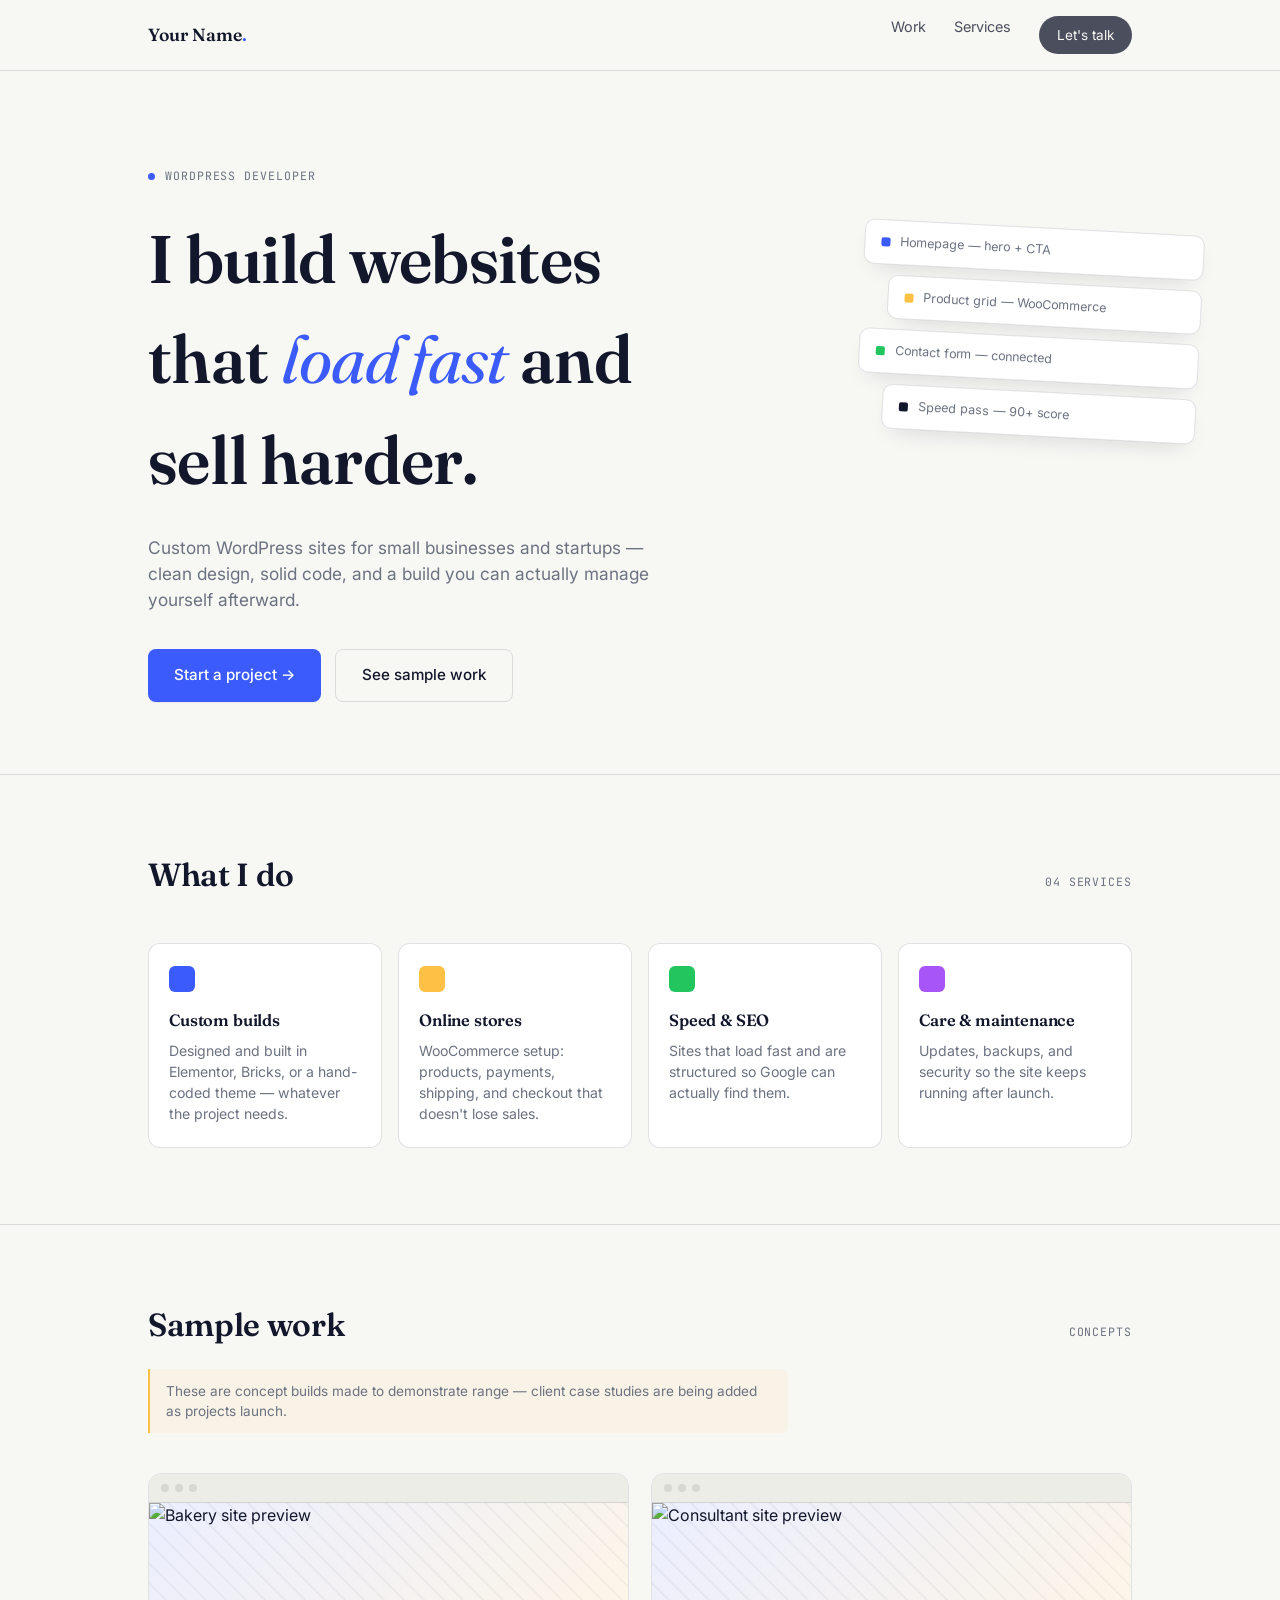
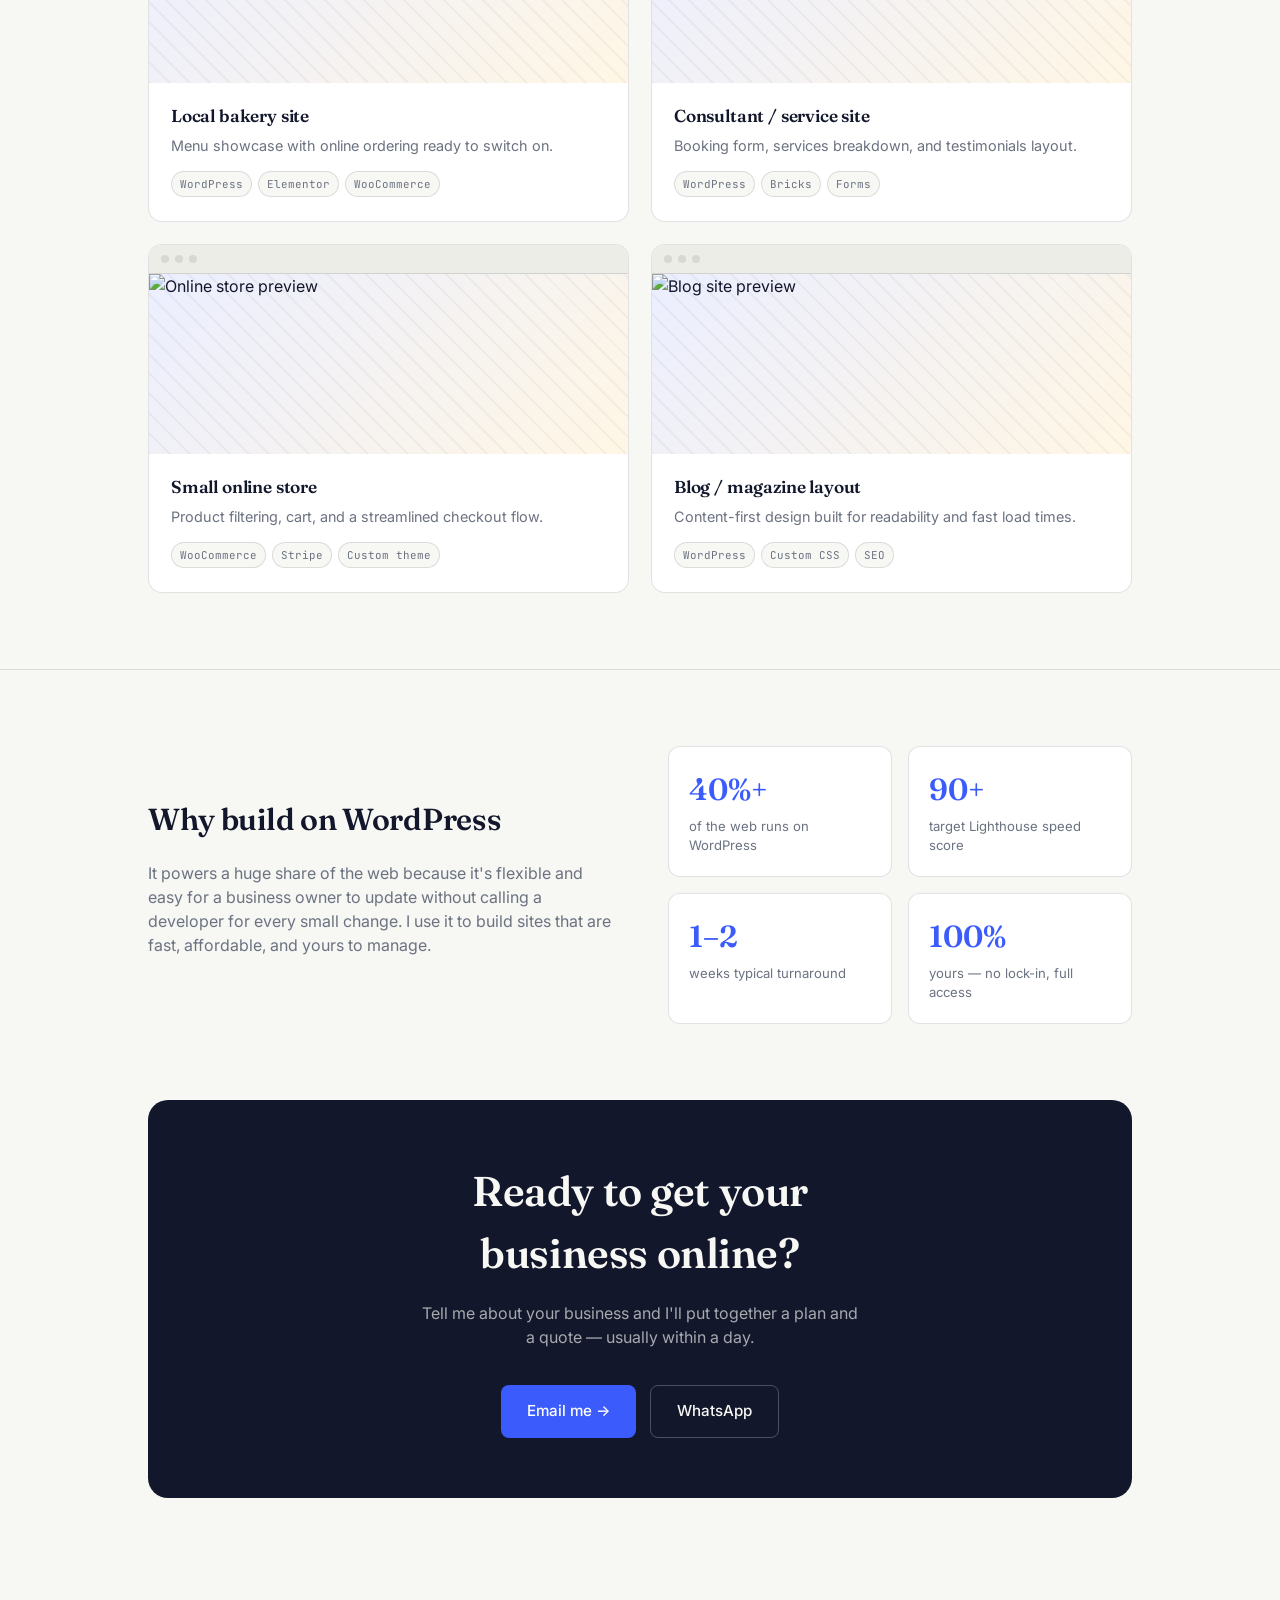
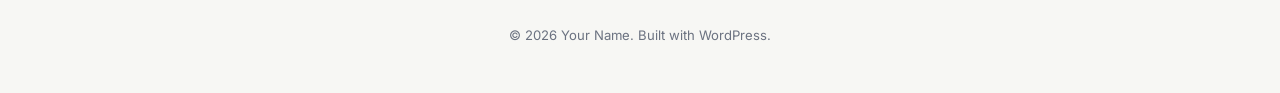
==== index.html @ 77085021 "Rename portfolio.html to index.html" ====
<!DOCTYPE html>
<html lang="en">
<head>
<meta charset="UTF-8">
<meta name="viewport" content="width=device-width, initial-scale=1.0">
<title>Your Name — WordPress Developer</title>
<link rel="preconnect" href="https://fonts.googleapis.com">
<link href="https://fonts.googleapis.com/css2?family=Fraunces:opsz,wght@9..144,400;9..144,600;9..144,700&family=Inter:wght@400;500;600&family=JetBrains+Mono:wght@500&display=swap" rel="stylesheet">
<style>
  :root{
    --ink:#12172B;
    --paper:#F7F7F4;
    --blue:#3B5BFC;
    --slate:#6B7280;
    --amber:#FFC145;
    --line:rgba(18,23,43,0.12);
  }
  *{box-sizing:border-box;}
  html{scroll-behavior:smooth;}
  body{
    margin:0;
    background:var(--paper);
    color:var(--ink);
    font-family:'Inter',sans-serif;
    line-height:1.5;
    -webkit-font-smoothing:antialiased;
  }
  h1,h2,h3{
    font-family:'Fraunces',serif;
    margin:0;
    letter-spacing:-0.01em;
  }
  .mono{
    font-family:'JetBrains Mono',monospace;
    font-size:0.72rem;
    letter-spacing:0.08em;
    text-transform:uppercase;
    color:var(--slate);
  }
  .wrap{max-width:1040px;margin:0 auto;padding:0 28px;}
  a{color:inherit;}

  /* NAV */
  nav{
    position:sticky;top:0;z-index:20;
    background:rgba(247,247,244,0.85);
    backdrop-filter:blur(8px);
    border-bottom:1px solid var(--line);
  }
  nav .wrap{
    display:flex;align-items:center;justify-content:space-between;
    padding-top:16px;padding-bottom:16px;
  }
  .brand{font-family:'Fraunces',serif;font-weight:600;font-size:1.1rem;}
  .brand span{color:var(--blue);}
  nav .links{display:flex;gap:28px;font-size:0.9rem;}
  nav .links a{text-decoration:none;opacity:0.75;transition:opacity .2s;}
  nav .links a:hover{opacity:1;}
  .cta-small{
    background:var(--ink);color:var(--paper)!important;
    padding:9px 18px;border-radius:100px;font-size:0.85rem;
    text-decoration:none;
  }

  /* HERO */
  header.hero{padding:96px 0 72px;position:relative;overflow:hidden;}
  .eyebrow{display:flex;align-items:center;gap:10px;margin-bottom:24px;}
  .eyebrow .dot{width:7px;height:7px;border-radius:50%;background:var(--blue);}
  .hero h1{
    font-size:clamp(2.4rem,6vw,4.2rem);
    font-weight:600;
    max-width:11ch;
  }
  .hero h1 em{
    font-style:italic;font-weight:400;color:var(--blue);
  }
  .hero p.lede{
    max-width:540px;margin-top:24px;font-size:1.08rem;color:var(--slate);
  }
  .hero-actions{display:flex;gap:14px;margin-top:36px;flex-wrap:wrap;}
  .btn-primary{
    background:var(--blue);color:#fff;padding:14px 26px;border-radius:8px;
    text-decoration:none;font-weight:500;font-size:0.95rem;
    display:inline-flex;align-items:center;gap:8px;
    box-shadow:0 1px 0 rgba(0,0,0,0.05);
  }
  .btn-ghost{
    border:1px solid var(--line);padding:14px 26px;border-radius:8px;
    text-decoration:none;font-weight:500;font-size:0.95rem;color:var(--ink);
  }

  /* stacked blocks signature */
  .blockstack{
    position:absolute;right:-40px;top:60px;width:340px;
    display:flex;flex-direction:column;gap:10px;
    transform:rotate(3deg);
  }
  .blockstack .b{
    background:#fff;border:1px solid var(--line);border-radius:10px;
    padding:12px 16px;font-size:0.78rem;color:var(--slate);
    box-shadow:0 10px 24px -12px rgba(18,23,43,0.18);
    display:flex;align-items:center;gap:10px;
    animation:rise .7s ease both;
  }
  .blockstack .b:nth-child(1){animation-delay:.05s;}
  .blockstack .b:nth-child(2){animation-delay:.18s; margin-left:26px;}
  .blockstack .b:nth-child(3){animation-delay:.31s;}
  .blockstack .b:nth-child(4){animation-delay:.44s; margin-left:26px;}
  .blockstack .sw{width:9px;height:9px;border-radius:2px;flex-shrink:0;}
  @keyframes rise{
    from{opacity:0;transform:translateY(14px);}
    to{opacity:1;transform:translateY(0);}
  }
  @media (max-width:880px){.blockstack{display:none;}}

  /* SECTION HEADS */
  section{padding:76px 0;border-top:1px solid var(--line);}
  .sec-head{display:flex;align-items:baseline;justify-content:space-between;margin-bottom:44px;flex-wrap:wrap;gap:12px;}
  .sec-head h2{font-size:2rem;font-weight:600;}

  /* SERVICES as blocks */
  .services{display:grid;grid-template-columns:repeat(4,1fr);gap:16px;}
  @media (max-width:880px){.services{grid-template-columns:1fr 1fr;}}
  @media (max-width:560px){.services{grid-template-columns:1fr;}}
  .svc{
    border:1px solid var(--line);border-radius:12px;padding:22px 20px;
    background:#fff;
  }
  .svc .tag{width:26px;height:26px;border-radius:6px;margin-bottom:16px;}
  .svc h3{font-size:1.02rem;font-weight:600;margin-bottom:8px;}
  .svc p{margin:0;font-size:0.88rem;color:var(--slate);}

  /* PROJECTS */
  .note{
    font-size:0.85rem;color:var(--slate);margin-top:-24px;margin-bottom:40px;
    padding:12px 16px;border-left:2px solid var(--amber);background:rgba(255,193,69,0.08);
    border-radius:0 6px 6px 0;max-width:640px;
  }
  .projects{display:grid;grid-template-columns:1fr 1fr;gap:22px;}
  @media (max-width:760px){.projects{grid-template-columns:1fr;}}
  .card{
    border:1px solid var(--line);border-radius:14px;overflow:hidden;background:#fff;
    transition:transform .25s ease, box-shadow .25s ease;
    color:inherit;text-decoration:none;
  }
  .card:hover{transform:translateY(-4px);box-shadow:0 20px 32px -20px rgba(18,23,43,0.25);}
  .browser{
    background:#EDEDE8;padding:10px 12px;display:flex;gap:6px;border-bottom:1px solid var(--line);
  }
  .browser span{width:8px;height:8px;border-radius:50%;background:#D8D8D2;}
  .shot{
    height:180px;
    background:
      linear-gradient(135deg, rgba(59,91,252,0.10), rgba(255,193,69,0.14)),
      repeating-linear-gradient(45deg, rgba(18,23,43,0.045) 0 2px, transparent 2px 14px);
    display:flex;align-items:center;justify-content:center;
  }
  .shot .ph{font-family:'JetBrains Mono',monospace;font-size:0.72rem;color:var(--slate);text-align:center;}
  .card-body{padding:20px 22px 24px;}
  .card-body h3{font-size:1.08rem;font-weight:600;margin-bottom:6px;}
  .card-body p{margin:0 0 14px;font-size:0.9rem;color:var(--slate);}
  .stack-tags{display:flex;gap:6px;flex-wrap:wrap;}
  .stack-tags span{
    font-family:'JetBrains Mono',monospace;font-size:0.68rem;
    background:var(--paper);border:1px solid var(--line);
    padding:4px 8px;border-radius:100px;color:var(--slate);
  }

  /* WHY WP */
  .why{display:grid;grid-template-columns:1fr 1fr;gap:56px;align-items:center;}
  @media (max-width:760px){.why{grid-template-columns:1fr;gap:28px;}}
  .why h2{font-size:1.9rem;font-weight:600;margin-bottom:18px;}
  .why p{color:var(--slate);font-size:1rem;}
  .stat-grid{display:grid;grid-template-columns:1fr 1fr;gap:16px;}
  .stat{border:1px solid var(--line);border-radius:12px;padding:20px;background:#fff;}
  .stat .num{font-family:'Fraunces',serif;font-size:1.9rem;font-weight:600;color:var(--blue);}
  .stat .lbl{font-size:0.82rem;color:var(--slate);margin-top:4px;}

  /* CONTACT */
  .contact{
    background:var(--ink);color:var(--paper);border-radius:20px;
    padding:60px 44px;text-align:center;margin:0 0 20px;
  }
  .contact h2{color:var(--paper);font-size:clamp(1.7rem,4vw,2.6rem);font-weight:600;max-width:16ch;margin:0 auto 16px;}
  .contact p{color:rgba(247,247,244,0.65);max-width:440px;margin:0 auto 32px;}
  .contact .hero-actions{justify-content:center;}
  .contact .btn-ghost{border-color:rgba(247,247,244,0.25);color:var(--paper);}

  footer{padding:32px 0 48px;text-align:center;font-size:0.82rem;color:var(--slate);}
</style>
</head>
<body>

<nav>
  <div class="wrap">
    <div class="brand">Your Name<span>.</span></div>
    <div class="links">
      <a href="#work">Work</a>
      <a href="#services">Services</a>
      <a href="#contact" class="cta-small">Let's talk</a>
    </div>
  </div>
</nav>

<header class="hero">
  <div class="wrap" style="position:relative;">
    <div class="eyebrow"><span class="dot"></span><span class="mono">WordPress Developer</span></div>
    <h1>I build websites that <em>load fast</em> and sell harder.</h1>
    <p class="lede">Custom WordPress sites for small businesses and startups — clean design, solid code, and a build you can actually manage yourself afterward.</p>
    <div class="hero-actions">
      <a href="#contact" class="btn-primary">Start a project →</a>
      <a href="#work" class="btn-ghost">See sample work</a>
    </div>

    <div class="blockstack">
      <div class="b"><span class="sw" style="background:var(--blue)"></span>Homepage — hero + CTA</div>
      <div class="b"><span class="sw" style="background:var(--amber)"></span>Product grid — WooCommerce</div>
      <div class="b"><span class="sw" style="background:#22C55E"></span>Contact form — connected</div>
      <div class="b"><span class="sw" style="background:var(--ink)"></span>Speed pass — 90+ score</div>
    </div>
  </div>
</header>

<section id="services">
  <div class="wrap">
    <div class="sec-head">
      <h2>What I do</h2>
      <span class="mono">04 services</span>
    </div>
    <div class="services">
      <div class="svc"><div class="tag" style="background:var(--blue)"></div><h3>Custom builds</h3><p>Designed and built in Elementor, Bricks, or a hand-coded theme — whatever the project needs.</p></div>
      <div class="svc"><div class="tag" style="background:var(--amber)"></div><h3>Online stores</h3><p>WooCommerce setup: products, payments, shipping, and checkout that doesn't lose sales.</p></div>
      <div class="svc"><div class="tag" style="background:#22C55E"></div><h3>Speed & SEO</h3><p>Sites that load fast and are structured so Google can actually find them.</p></div>
      <div class="svc"><div class="tag" style="background:#A855F7"></div><h3>Care & maintenance</h3><p>Updates, backups, and security so the site keeps running after launch.</p></div>
    </div>
  </div>
</section>

<section id="work">
  <div class="wrap">
    <div class="sec-head">
      <h2>Sample work</h2>
      <span class="mono">concepts</span>
    </div>
    <p class="note">These are concept builds made to demonstrate range — client case studies are being added as projects launch.</p>
    <div class="projects">

      <a class="card" href="sample-bakery.html" target="_blank" style="display:block;">
        <div class="browser"><span></span><span></span><span></span></div>
        <div class="shot"><img src="https://loremflickr.com/440/280/bakery,bread?lock=101" alt="Bakery site preview" style="width:100%;height:100%;object-fit:cover;"></div>
        <div class="card-body">
          <h3>Local bakery site</h3>
          <p>Menu showcase with online ordering ready to switch on.</p>
          <div class="stack-tags"><span>WordPress</span><span>Elementor</span><span>WooCommerce</span></div>
        </div>
      </a>

      <a class="card" href="sample-consultant.html" target="_blank" style="display:block;">
        <div class="browser"><span></span><span></span><span></span></div>
        <div class="shot"><img src="https://loremflickr.com/440/280/office,consulting?lock=102" alt="Consultant site preview" style="width:100%;height:100%;object-fit:cover;"></div>
        <div class="card-body">
          <h3>Consultant / service site</h3>
          <p>Booking form, services breakdown, and testimonials layout.</p>
          <div class="stack-tags"><span>WordPress</span><span>Bricks</span><span>Forms</span></div>
        </div>
      </a>

      <a class="card" href="sample-store.html" target="_blank" style="display:block;">
        <div class="browser"><span></span><span></span><span></span></div>
        <div class="shot"><img src="https://loremflickr.com/440/280/leatherbag,product?lock=103" alt="Online store preview" style="width:100%;height:100%;object-fit:cover;"></div>
        <div class="card-body">
          <h3>Small online store</h3>
          <p>Product filtering, cart, and a streamlined checkout flow.</p>
          <div class="stack-tags"><span>WooCommerce</span><span>Stripe</span><span>Custom theme</span></div>
        </div>
      </a>

      <a class="card" href="sample-blog.html" target="_blank" style="display:block;">
        <div class="browser"><span></span><span></span><span></span></div>
        <div class="shot"><img src="https://loremflickr.com/440/280/magazine,reading?lock=104" alt="Blog site preview" style="width:100%;height:100%;object-fit:cover;"></div>
        <div class="card-body">
          <h3>Blog / magazine layout</h3>
          <p>Content-first design built for readability and fast load times.</p>
          <div class="stack-tags"><span>WordPress</span><span>Custom CSS</span><span>SEO</span></div>
        </div>
      </a>

    </div>
  </div>
</section>

<section>
  <div class="wrap why">
    <div>
      <h2>Why build on WordPress</h2>
      <p>It powers a huge share of the web because it's flexible and easy for a business owner to update without calling a developer for every small change. I use it to build sites that are fast, affordable, and yours to manage.</p>
    </div>
    <div class="stat-grid">
      <div class="stat"><div class="num">40%+</div><div class="lbl">of the web runs on WordPress</div></div>
      <div class="stat"><div class="num">90+</div><div class="lbl">target Lighthouse speed score</div></div>
      <div class="stat"><div class="num">1–2</div><div class="lbl">weeks typical turnaround</div></div>
      <div class="stat"><div class="num">100%</div><div class="lbl">yours — no lock-in, full access</div></div>
    </div>
  </div>
</section>

<section id="contact" style="border-top:none;padding-top:0;">
  <div class="wrap">
    <div class="contact">
      <h2>Ready to get your business online?</h2>
      <p>Tell me about your business and I'll put together a plan and a quote — usually within a day.</p>
      <div class="hero-actions">
        <a href="mailto:you@email.com" class="btn-primary">Email me →</a>
        <a href="https://wa.me/00000000000" class="btn-ghost">WhatsApp</a>
      </div>
    </div>
  </div>
</section>

<footer>© <span id="year"></span> Your Name. Built with WordPress.</footer>

<script>
document.getElementById('year').textContent = new Date().getFullYear();
</script>

</body>
</html>
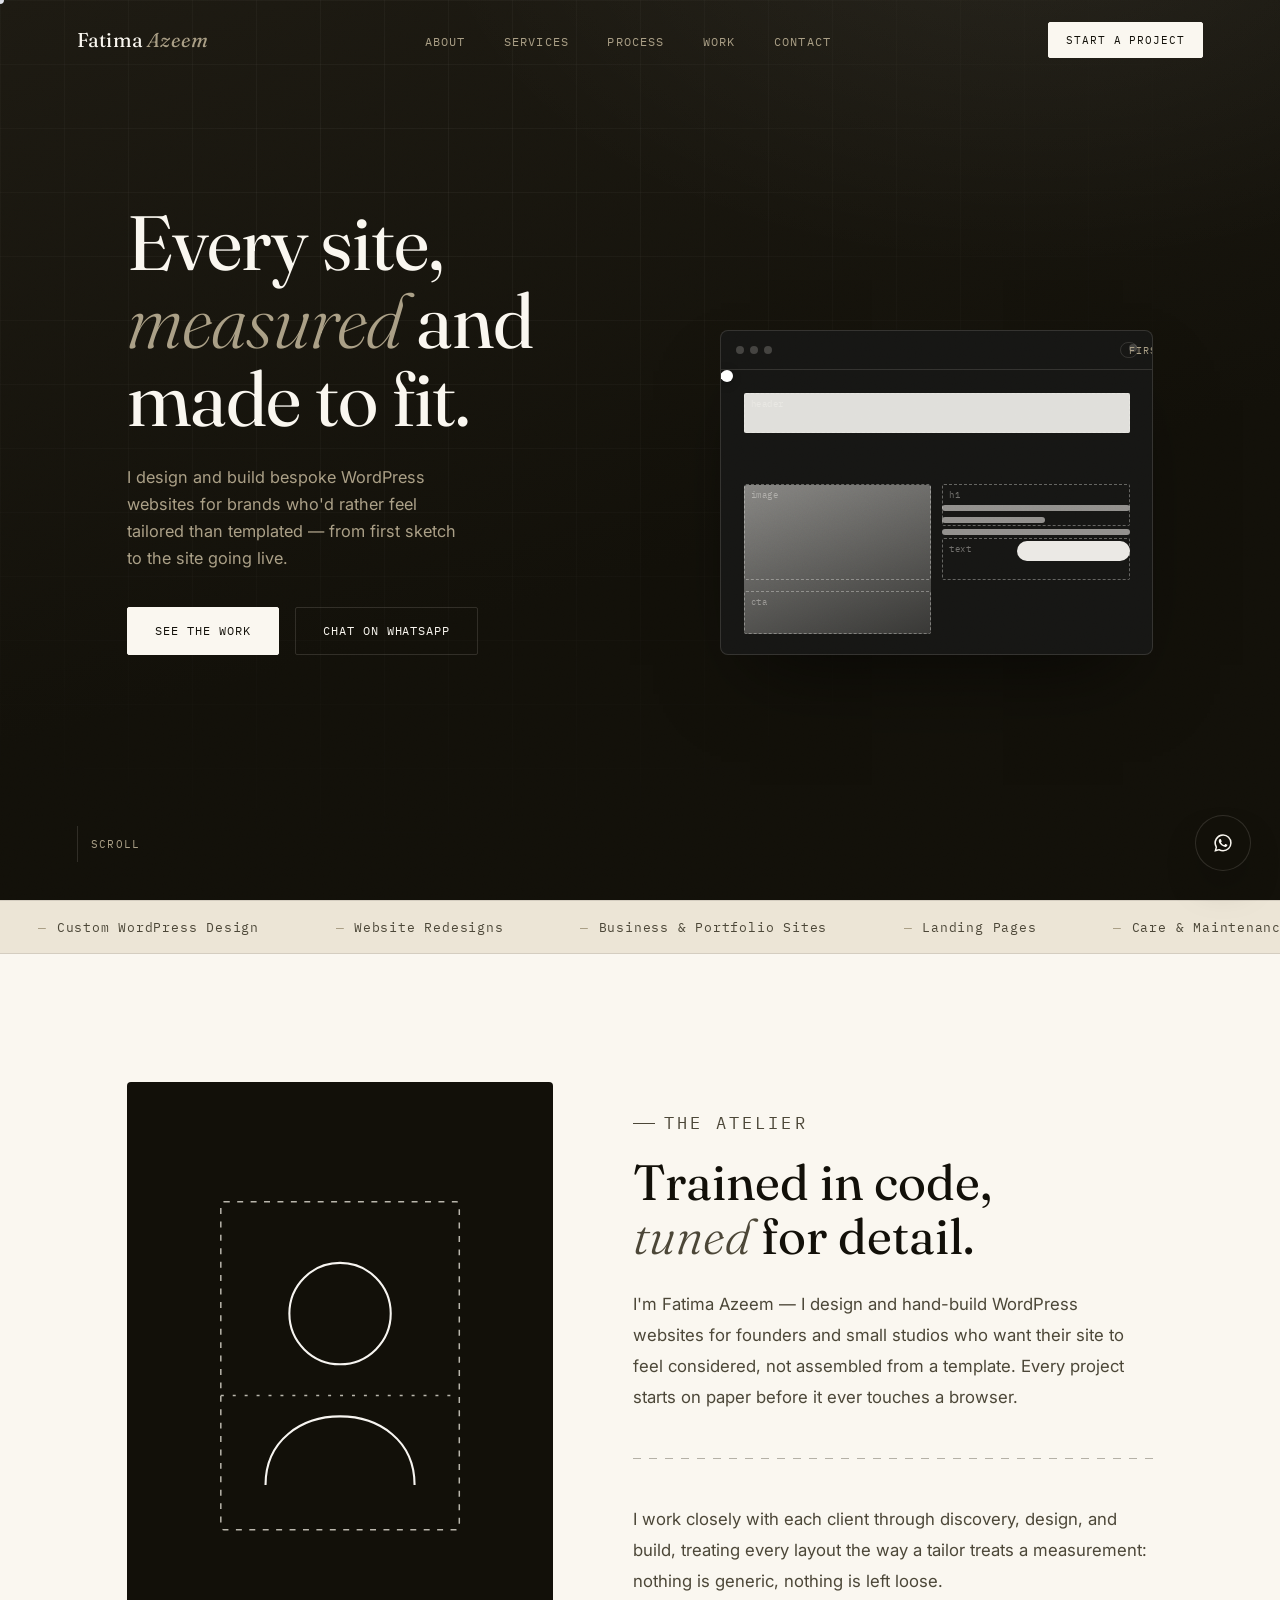
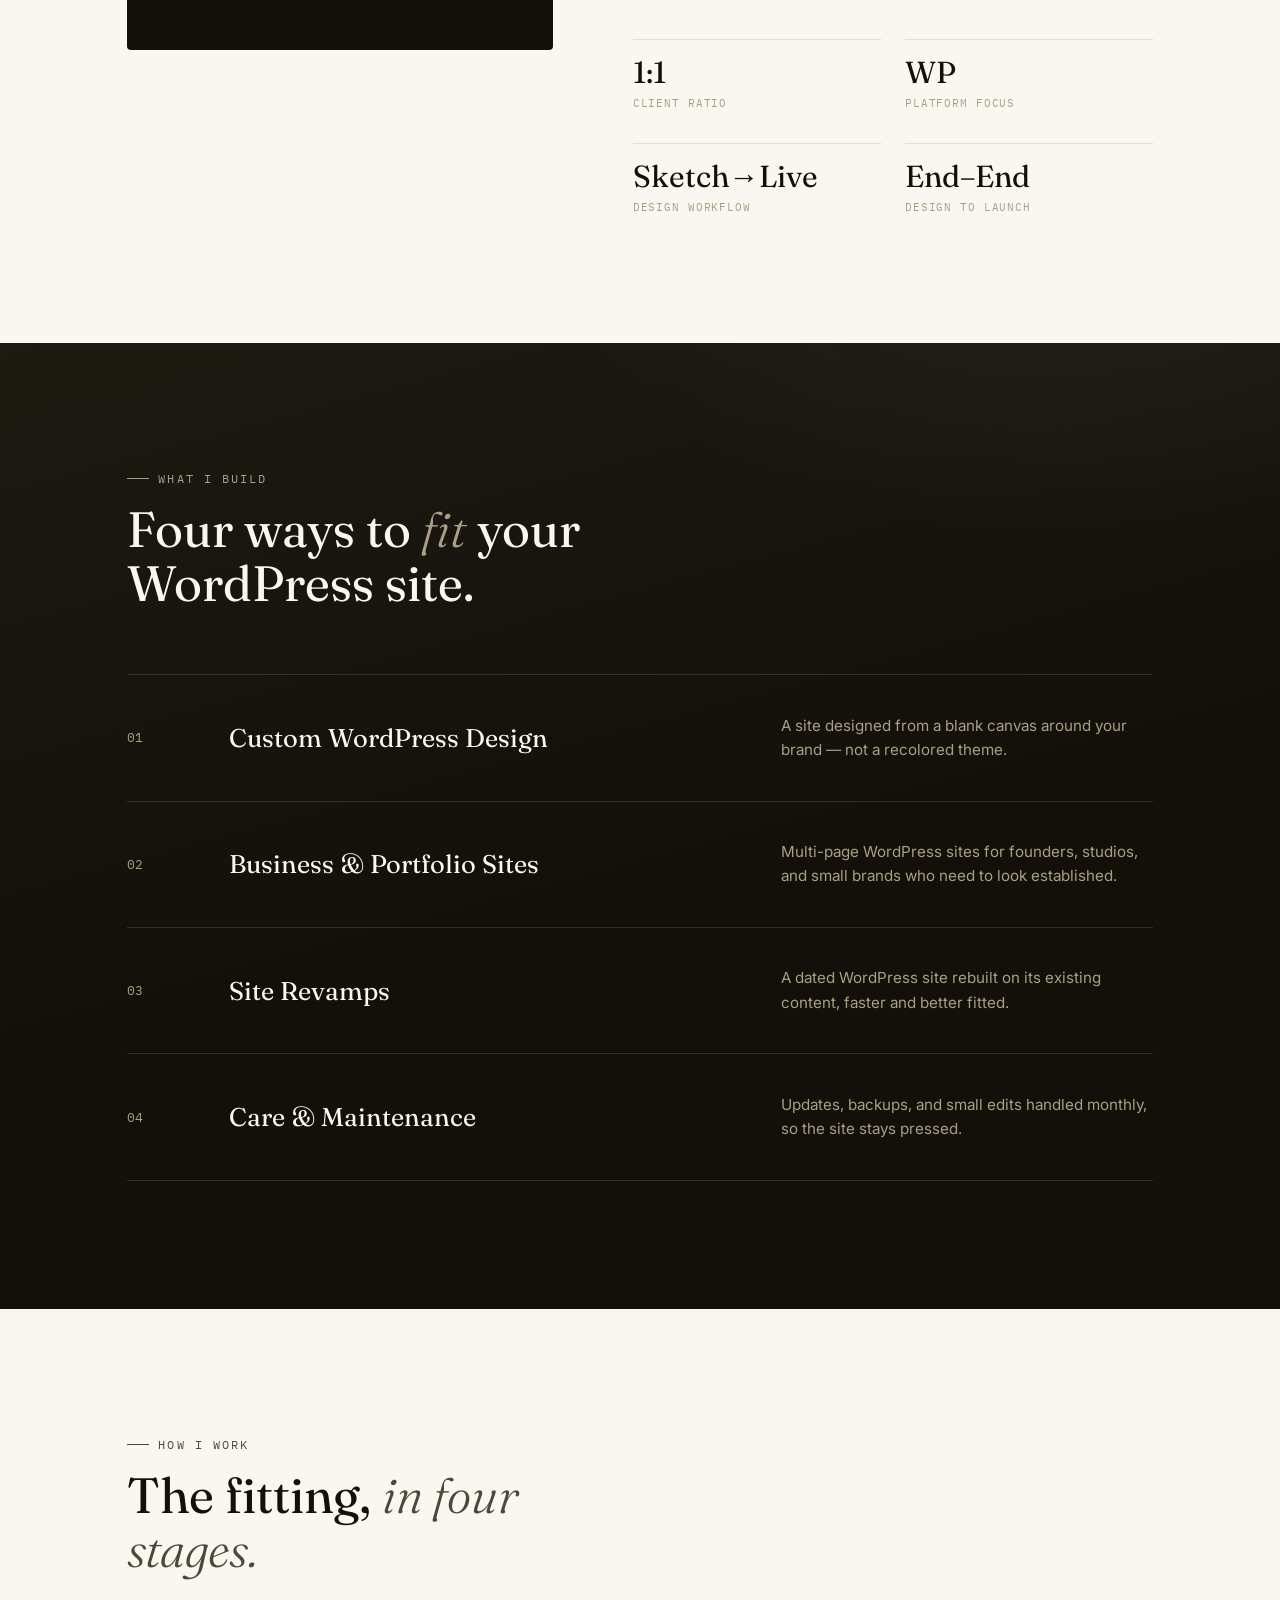
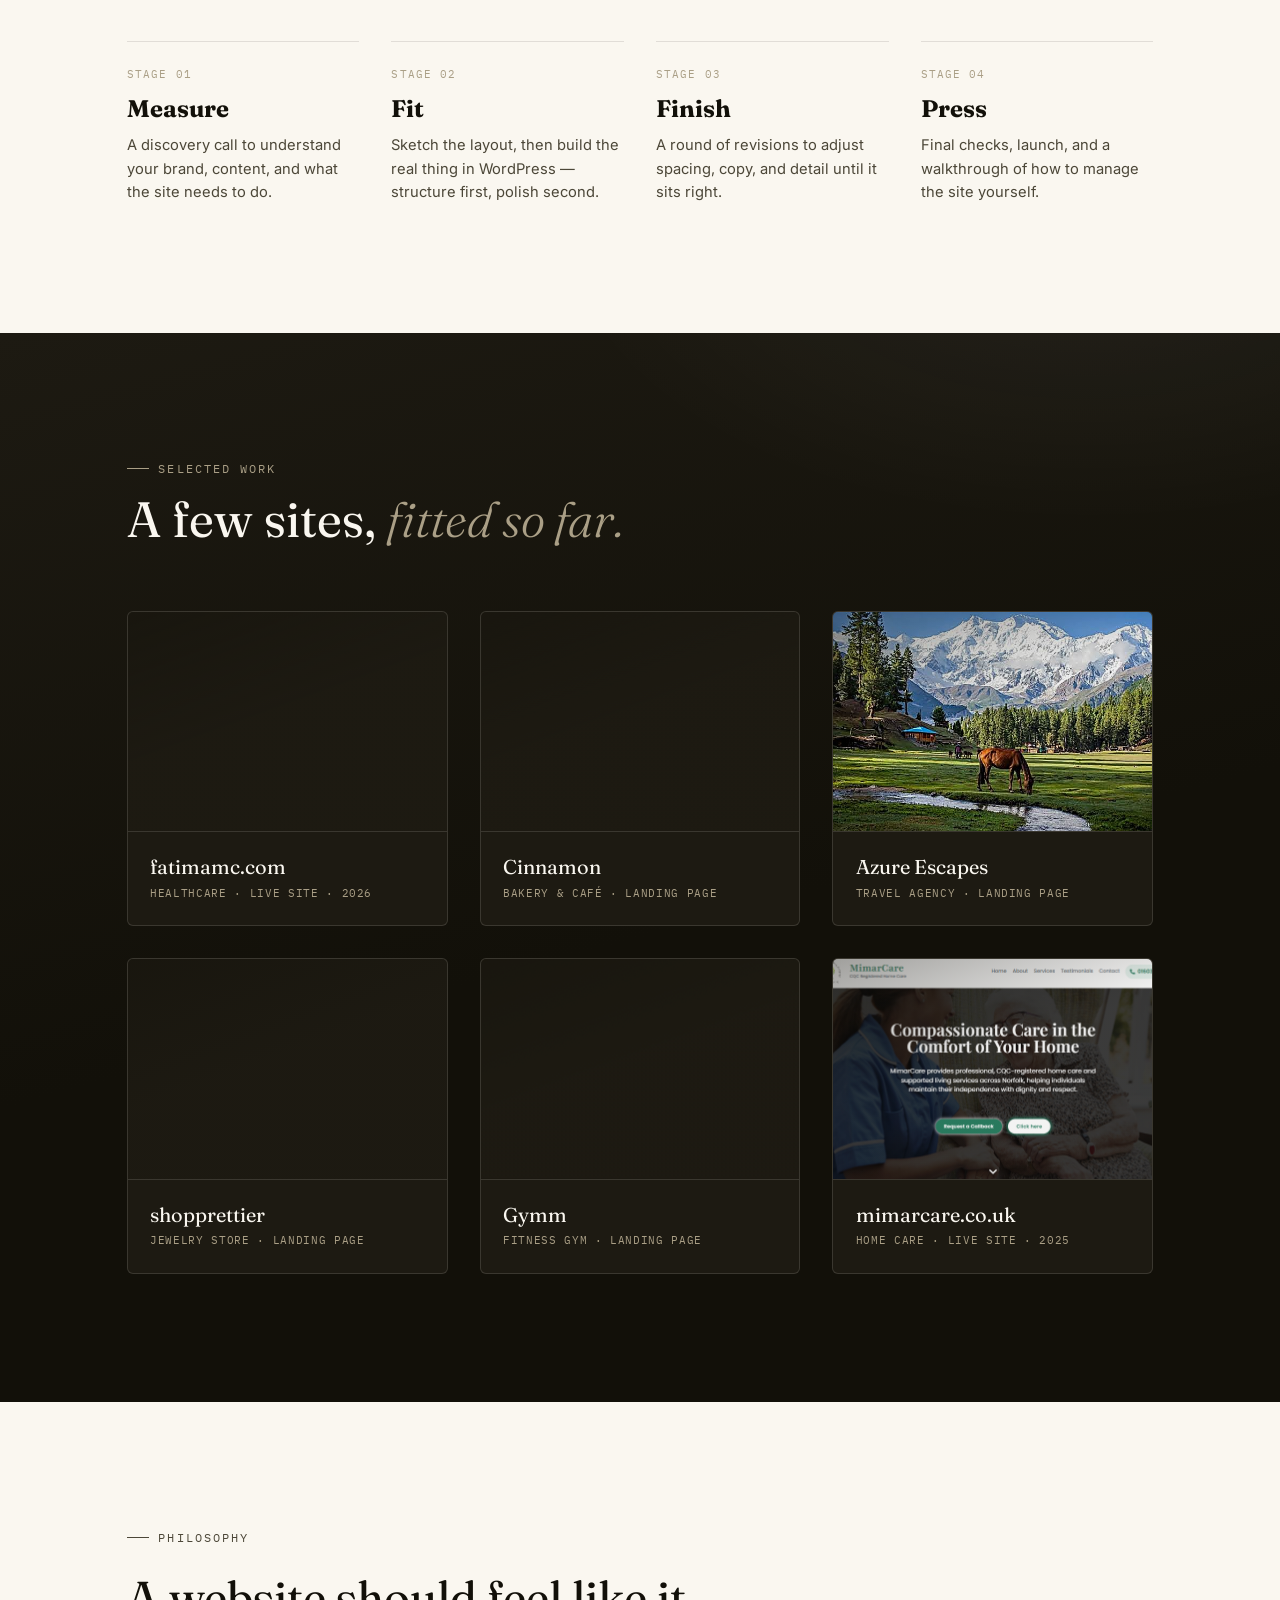
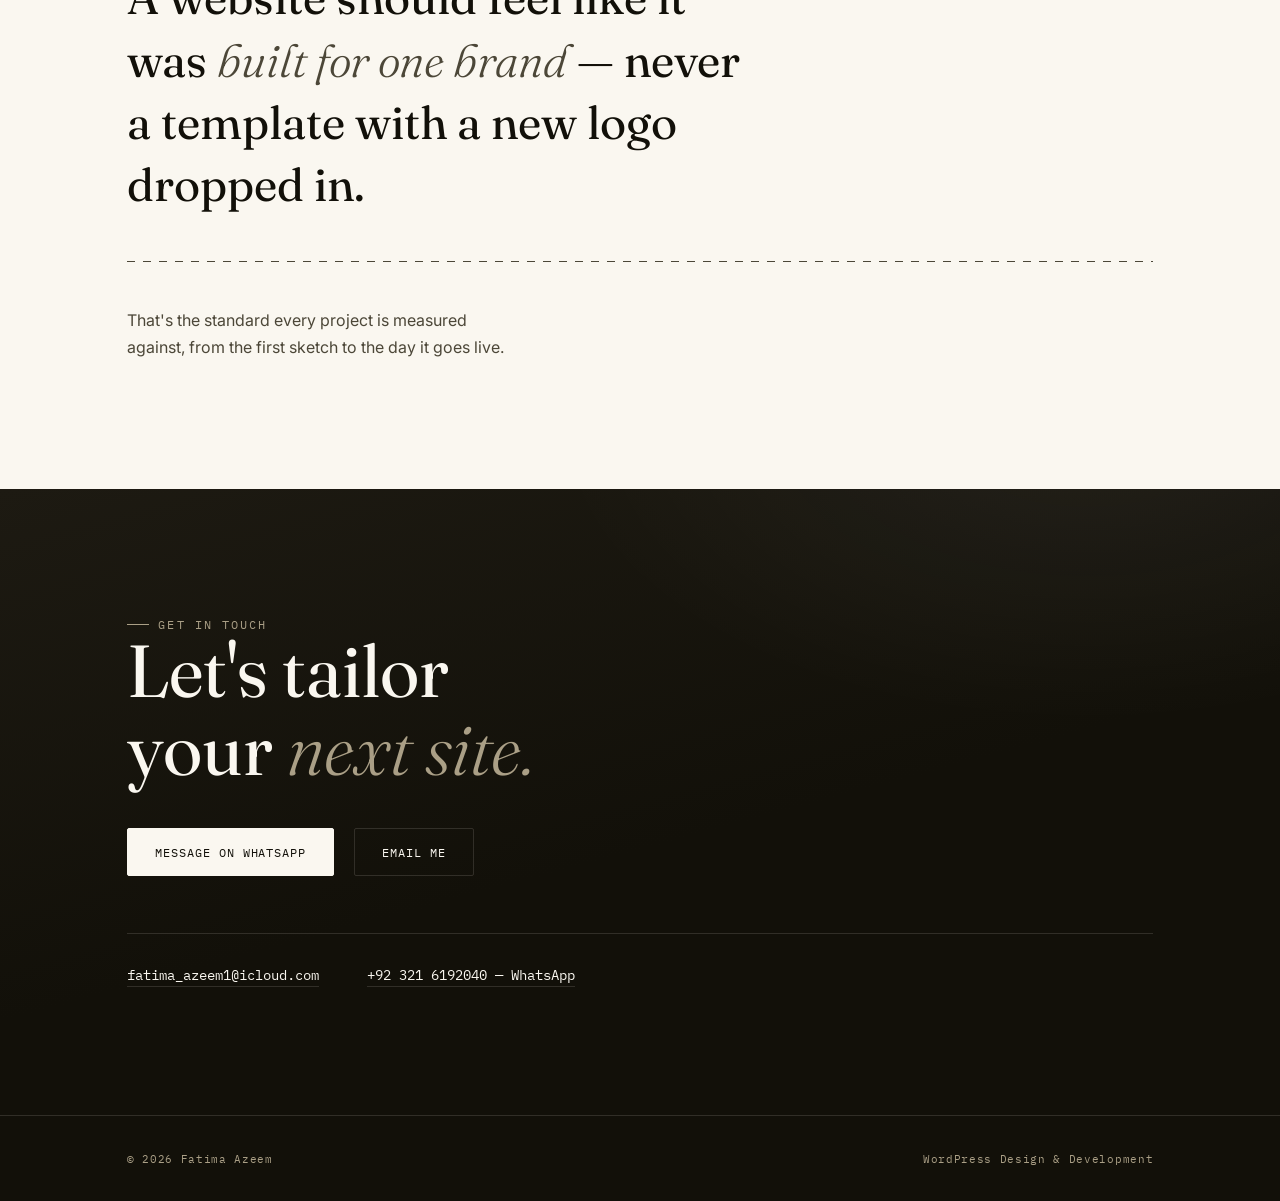
==== commit 49726fd8: "Add files via upload" ====
--- a/index.html
+++ b/index.html
@@ -3,324 +3,916 @@
 <head>
 <meta charset="UTF-8">
 <meta name="viewport" content="width=device-width, initial-scale=1.0">
-<title>Your Name — WordPress Developer</title>
+<title>Fatima Azeem — Bespoke WordPress Design</title>
+<meta name="description" content="Fatima Azeem designs and builds bespoke WordPress websites — measured, fitted, and finished like couture.">
 <link rel="preconnect" href="https://fonts.googleapis.com">
-<link href="https://fonts.googleapis.com/css2?family=Fraunces:opsz,wght@9..144,400;9..144,600;9..144,700&family=Inter:wght@400;500;600&family=JetBrains+Mono:wght@500&display=swap" rel="stylesheet">
+<link rel="preconnect" href="https://fonts.gstatic.com" crossorigin>
+<link href="https://fonts.googleapis.com/css2?family=Fraunces:ital,opsz,wght@0,9..144,300;0,9..144,400;0,9..144,500;0,9..144,600;1,9..144,400&family=Inter:wght@300;400;500;600&family=IBM+Plex+Mono:wght@400;500&display=swap" rel="stylesheet">
 <style>
   :root{
-    --ink:#12172B;
-    --paper:#F7F7F4;
-    --blue:#3B5BFC;
-    --slate:#6B7280;
-    --amber:#FFC145;
-    --line:rgba(18,23,43,0.12);
-  }
-  *{box-sizing:border-box;}
+    --ink:#121009;
+    --ink-2:#1d1a12;
+    --paper:#faf7f0;
+    --bone:#ece5d6;
+    --graphite:#4c4738;
+    --silver:#aa9f86;
+    --line-dark: rgba(250,247,240,0.13);
+    --line-light: rgba(18,16,9,0.11);
+    --serif: 'Fraunces', serif;
+    --sans: 'Inter', sans-serif;
+    --mono: 'IBM Plex Mono', monospace;
+  }
+
+  *{margin:0;padding:0;box-sizing:border-box;}
   html{scroll-behavior:smooth;}
+  @media (prefers-reduced-motion: reduce){
+    html{scroll-behavior:auto;}
+    *{animation-duration:0.001ms !important; animation-iteration-count:1 !important; transition-duration:0.001ms !important;}
+  }
+
   body{
-    margin:0;
     background:var(--paper);
     color:var(--ink);
-    font-family:'Inter',sans-serif;
-    line-height:1.5;
+    font-family:var(--sans);
+    font-weight:400;
     -webkit-font-smoothing:antialiased;
-  }
-  h1,h2,h3{
-    font-family:'Fraunces',serif;
-    margin:0;
-    letter-spacing:-0.01em;
-  }
-  .mono{
-    font-family:'JetBrains Mono',monospace;
+    overflow-x:hidden;
+  }
+
+  .grain{
+    position:fixed; inset:0;
+    z-index:300;
+    pointer-events:none;
+    opacity:0.05;
+    mix-blend-mode:overlay;
+    background-image:url("data:image/svg+xml,%3Csvg xmlns='http://www.w3.org/2000/svg' width='160' height='160'%3E%3Cfilter id='n'%3E%3CfeTurbulence type='fractalNoise' baseFrequency='0.85' numOctaves='2' stitchTiles='stitch'/%3E%3C/filter%3E%3Crect width='100%25' height='100%25' filter='url(%23n)'/%3E%3C/svg%3E");
+  }
+
+  a{color:inherit; text-decoration:none;}
+  ul{list-style:none;}
+  img{max-width:100%; display:block;}
+
+  .eyebrow{
+    font-family:var(--mono);
     font-size:0.72rem;
+    letter-spacing:0.18em;
+    text-transform:uppercase;
+    color:var(--silver);
+    display:flex;
+    align-items:center;
+    gap:0.6rem;
+  }
+  .eyebrow::before{
+    content:"";
+    width:22px;
+    height:1px;
+    background:var(--silver);
+    display:inline-block;
+  }
+  .on-light .eyebrow{color:var(--graphite);}
+  .on-light .eyebrow::before{background:var(--graphite);}
+
+  .wrap{
+    max-width:1180px;
+    margin:0 auto;
+    padding:0 6vw;
+  }
+
+  /* ---------- custom cursor ---------- */
+  .cursor-dot{
+    position:fixed;
+    width:8px; height:8px;
+    border-radius:50%;
+    background:var(--ink);
+    pointer-events:none;
+    z-index:9999;
+    transform:translate(-50%,-50%);
+    transition:width .25s ease, height .25s ease, background .25s ease, opacity .25s ease;
+    mix-blend-mode:difference;
+    opacity:0;
+  }
+  @media (hover:hover) and (pointer:fine){
+    .cursor-dot{opacity:1; background:#fff;}
+  }
+  .cursor-dot.grow{width:34px; height:34px;}
+
+  /* ---------- nav ---------- */
+  header{
+    position:fixed; top:0; left:0; right:0;
+    z-index:500;
+    padding:1.4rem 6vw;
+    display:flex;
+    align-items:center;
+    justify-content:space-between;
+    transition:background .4s ease, border-color .4s ease, padding .4s ease;
+    border-bottom:1px solid transparent;
+  }
+  header.scrolled{
+    background:rgba(14,14,13,0.86);
+    backdrop-filter:blur(10px);
+    border-color:var(--line-dark);
+    padding:1rem 6vw;
+  }
+  .logo{
+    font-family:var(--serif);
+    font-size:1.25rem;
+    letter-spacing:0.01em;
+    color:var(--paper);
+  }
+  .logo span{font-style:italic; color:var(--silver);}
+  nav ul{
+    display:flex;
+    gap:2.4rem;
+  }
+  nav a{
+    font-family:var(--mono);
+    font-size:0.72rem;
+    letter-spacing:0.1em;
+    text-transform:uppercase;
+    color:var(--silver);
+    position:relative;
+    padding-bottom:4px;
+  }
+  nav a::after{
+    content:"";
+    position:absolute; left:0; bottom:0;
+    width:0%; height:1px;
+    background:var(--paper);
+    transition:width .3s ease;
+  }
+  nav a:hover{color:var(--paper);}
+  nav a:hover::after{width:100%;}
+  .nav-cta{
+    font-family:var(--mono);
+    font-size:0.7rem;
     letter-spacing:0.08em;
     text-transform:uppercase;
-    color:var(--slate);
-  }
-  .wrap{max-width:1040px;margin:0 auto;padding:0 28px;}
-  a{color:inherit;}
-
-  /* NAV */
-  nav{
-    position:sticky;top:0;z-index:20;
-    background:rgba(247,247,244,0.85);
-    backdrop-filter:blur(8px);
-    border-bottom:1px solid var(--line);
-  }
-  nav .wrap{
-    display:flex;align-items:center;justify-content:space-between;
-    padding-top:16px;padding-bottom:16px;
-  }
-  .brand{font-family:'Fraunces',serif;font-weight:600;font-size:1.1rem;}
-  .brand span{color:var(--blue);}
-  nav .links{display:flex;gap:28px;font-size:0.9rem;}
-  nav .links a{text-decoration:none;opacity:0.75;transition:opacity .2s;}
-  nav .links a:hover{opacity:1;}
-  .cta-small{
-    background:var(--ink);color:var(--paper)!important;
-    padding:9px 18px;border-radius:100px;font-size:0.85rem;
-    text-decoration:none;
-  }
-
-  /* HERO */
-  header.hero{padding:96px 0 72px;position:relative;overflow:hidden;}
-  .eyebrow{display:flex;align-items:center;gap:10px;margin-bottom:24px;}
-  .eyebrow .dot{width:7px;height:7px;border-radius:50%;background:var(--blue);}
-  .hero h1{
-    font-size:clamp(2.4rem,6vw,4.2rem);
-    font-weight:600;
-    max-width:11ch;
-  }
-  .hero h1 em{
-    font-style:italic;font-weight:400;color:var(--blue);
-  }
-  .hero p.lede{
-    max-width:540px;margin-top:24px;font-size:1.08rem;color:var(--slate);
-  }
-  .hero-actions{display:flex;gap:14px;margin-top:36px;flex-wrap:wrap;}
-  .btn-primary{
-    background:var(--blue);color:#fff;padding:14px 26px;border-radius:8px;
-    text-decoration:none;font-weight:500;font-size:0.95rem;
-    display:inline-flex;align-items:center;gap:8px;
-    box-shadow:0 1px 0 rgba(0,0,0,0.05);
-  }
-  .btn-ghost{
-    border:1px solid var(--line);padding:14px 26px;border-radius:8px;
-    text-decoration:none;font-weight:500;font-size:0.95rem;color:var(--ink);
-  }
-
-  /* stacked blocks signature */
-  .blockstack{
-    position:absolute;right:-40px;top:60px;width:340px;
-    display:flex;flex-direction:column;gap:10px;
-    transform:rotate(3deg);
-  }
-  .blockstack .b{
-    background:#fff;border:1px solid var(--line);border-radius:10px;
-    padding:12px 16px;font-size:0.78rem;color:var(--slate);
-    box-shadow:0 10px 24px -12px rgba(18,23,43,0.18);
-    display:flex;align-items:center;gap:10px;
-    animation:rise .7s ease both;
-  }
-  .blockstack .b:nth-child(1){animation-delay:.05s;}
-  .blockstack .b:nth-child(2){animation-delay:.18s; margin-left:26px;}
-  .blockstack .b:nth-child(3){animation-delay:.31s;}
-  .blockstack .b:nth-child(4){animation-delay:.44s; margin-left:26px;}
-  .blockstack .sw{width:9px;height:9px;border-radius:2px;flex-shrink:0;}
-  @keyframes rise{
-    from{opacity:0;transform:translateY(14px);}
-    to{opacity:1;transform:translateY(0);}
-  }
-  @media (max-width:880px){.blockstack{display:none;}}
-
-  /* SECTION HEADS */
-  section{padding:76px 0;border-top:1px solid var(--line);}
-  .sec-head{display:flex;align-items:baseline;justify-content:space-between;margin-bottom:44px;flex-wrap:wrap;gap:12px;}
-  .sec-head h2{font-size:2rem;font-weight:600;}
-
-  /* SERVICES as blocks */
-  .services{display:grid;grid-template-columns:repeat(4,1fr);gap:16px;}
-  @media (max-width:880px){.services{grid-template-columns:1fr 1fr;}}
-  @media (max-width:560px){.services{grid-template-columns:1fr;}}
-  .svc{
-    border:1px solid var(--line);border-radius:12px;padding:22px 20px;
+    color:var(--ink);
+    background:var(--paper);
+    padding:0.6rem 1.1rem;
+    border-radius:2px;
+    border:1px solid var(--paper);
+    transition:background .3s ease, color .3s ease;
+  }
+  .nav-cta:hover{background:transparent; color:var(--paper);}
+
+  .menu-toggle{display:none;}
+
+  /* ---------- hero ---------- */
+  .hero{
+    min-height:100vh;
+    background:
+      radial-gradient(ellipse 1000px 600px at 80% -10%, rgba(250,247,240,0.06), transparent 60%),
+      linear-gradient(165deg, var(--ink-2) 0%, var(--ink) 60%);
+    color:var(--paper);
+    display:flex;
+    flex-direction:column;
+    justify-content:center;
+    padding-top:8rem;
+    padding-bottom:4rem;
+    position:relative;
+  }
+  .hero::before{
+    content:"";
+    position:absolute; inset:0;
+    background-image:
+      linear-gradient(var(--line-dark) 1px, transparent 1px),
+      linear-gradient(90deg, var(--line-dark) 1px, transparent 1px);
+    background-size:64px 64px;
+    opacity:0.35;
+    mask-image:radial-gradient(ellipse at 30% 20%, black 0%, transparent 70%);
+  }
+  .hero-grid{
+    position:relative;
+    display:grid;
+    grid-template-columns:1.1fr 0.9fr;
+    gap:4rem;
+    align-items:end;
+  }
+  .hero-copy h1{
+    font-family:var(--serif);
+    font-weight:400;
+    font-size:clamp(2.6rem, 6vw, 5.2rem);
+    line-height:1.02;
+    letter-spacing:-0.01em;
+    margin:1.4rem 0 1.6rem;
+  }
+  .hero-copy h1 em{font-style:italic; color:var(--silver); font-weight:300;}
+  .hero-copy p{
+    max-width:34ch;
+    color:var(--silver);
+    font-size:1.02rem;
+    line-height:1.65;
+    margin-bottom:2.2rem;
+  }
+  .hero-actions{display:flex; gap:1rem; flex-wrap:wrap;}
+  .btn{
+    font-family:var(--mono);
+    font-size:0.75rem;
+    letter-spacing:0.08em;
+    text-transform:uppercase;
+    padding:0.95rem 1.7rem;
+    border-radius:2px;
+    display:inline-flex;
+    align-items:center;
+    gap:0.6rem;
+    transition:transform .35s cubic-bezier(.16,1,.3,1), background .3s ease, color .3s ease, border-color .3s ease;
+  }
+  .btn-solid{
+    background:var(--paper); color:var(--ink); border:1px solid var(--paper);
+    position:relative; overflow:hidden;
+  }
+  .btn-solid::before{
+    content:"";
+    position:absolute; top:0; left:-60%;
+    width:40%; height:100%;
+    background:linear-gradient(115deg, transparent, rgba(18,16,9,0.18), transparent);
+    transform:skewX(-20deg);
+    transition:left .6s cubic-bezier(.16,1,.3,1);
+  }
+  .btn-solid:hover{transform:translateY(-3px);}
+  .btn-solid:hover::before{left:120%;}
+  .btn-outline{border:1px solid var(--line-dark); color:var(--paper);}
+  .btn-outline:hover{border-color:var(--paper); transform:translateY(-3px);}
+
+  /* hero mock browser: figma -> live morph */
+  .mock-frame{
+    position:relative;
+    background:#161614;
+    border:1px solid var(--line-dark);
+    border-radius:8px;
+    overflow:hidden;
+    aspect-ratio:4/3;
+    box-shadow:0 40px 80px -30px rgba(0,0,0,0.6);
+  }
+  .mock-chrome{
+    display:flex; align-items:center; gap:6px;
+    padding:0.7rem 0.9rem;
+    border-bottom:1px solid var(--line-dark);
+  }
+  .mock-chrome span{width:8px; height:8px; border-radius:50%; background:rgba(247,245,241,0.2);}
+  .mock-tag{
+    margin-left:auto;
+    font-family:var(--mono);
+    font-size:0.6rem;
+    letter-spacing:0.1em;
+    color:var(--silver);
+    padding:2px 8px;
+    border:1px solid var(--line-dark);
+    border-radius:20px;
+    position:relative;
+    height:16px;
+  }
+  .mock-tag .tag-a, .mock-tag .tag-b{
+    position:absolute; left:8px; top:1px; white-space:nowrap;
+    animation:tagswap 7s infinite;
+  }
+  .mock-tag .tag-b{animation-delay:0s; opacity:0; animation-name:tagswapb;}
+  @keyframes tagswap{
+    0%,42%{opacity:1;} 50%,100%{opacity:0;}
+  }
+  @keyframes tagswapb{
+    0%,42%{opacity:0;} 50%,92%{opacity:1;} 100%{opacity:0;}
+  }
+  .mock-body{position:relative; height:calc(100% - 37px);}
+  .layer{
+    position:absolute; inset:0;
+    padding:1.4rem;
+    display:grid;
+    grid-template-columns:1fr 1fr;
+    gap:0.7rem;
+  }
+  .layer-wire{animation:wirefade 7s infinite;}
+  .layer-final{animation:finalfade 7s infinite;}
+  @keyframes wirefade{0%,42%{opacity:1;} 50%,100%{opacity:0;}}
+  @keyframes finalfade{0%,42%{opacity:0;} 50%,92%{opacity:1;} 100%{opacity:0;}}
+
+  .wire-box{border:1px dashed rgba(247,245,241,0.35); border-radius:2px; position:relative;}
+  .wire-box::after{
+    content:attr(data-label);
+    position:absolute; top:4px; left:6px;
+    font-family:var(--mono); font-size:0.55rem; letter-spacing:0.06em;
+    color:rgba(247,245,241,0.4);
+  }
+  .wire-box.full{grid-column:1/-1; height:40px;}
+  .wire-box.tall{grid-row:span 2;}
+
+  .final-box{border-radius:3px;}
+  .final-box.full{grid-column:1/-1; height:40px; background:rgba(247,245,241,0.9); border-radius:2px;}
+  .final-box.tall{grid-row:span 2; background:linear-gradient(160deg, rgba(247,245,241,0.5), rgba(247,245,241,0.15));}
+  .final-box.txt{display:flex; flex-direction:column; gap:6px; justify-content:center;}
+  .final-line{height:6px; border-radius:3px; background:rgba(247,245,241,0.55);}
+  .final-line.short{width:55%;}
+  .final-box.btnrow{align-self:end; height:20px; width:60%; background:rgba(247,245,241,0.95); border-radius:20px;}
+
+  .cursor-chip{
+    position:absolute;
+    width:12px; height:12px;
     background:#fff;
-  }
-  .svc .tag{width:26px;height:26px;border-radius:6px;margin-bottom:16px;}
-  .svc h3{font-size:1.02rem;font-weight:600;margin-bottom:8px;}
-  .svc p{margin:0;font-size:0.88rem;color:var(--slate);}
-
-  /* PROJECTS */
-  .note{
-    font-size:0.85rem;color:var(--slate);margin-top:-24px;margin-bottom:40px;
-    padding:12px 16px;border-left:2px solid var(--amber);background:rgba(255,193,69,0.08);
-    border-radius:0 6px 6px 0;max-width:640px;
-  }
-  .projects{display:grid;grid-template-columns:1fr 1fr;gap:22px;}
-  @media (max-width:760px){.projects{grid-template-columns:1fr;}}
-  .card{
-    border:1px solid var(--line);border-radius:14px;overflow:hidden;background:#fff;
-    transition:transform .25s ease, box-shadow .25s ease;
-    color:inherit;text-decoration:none;
-  }
-  .card:hover{transform:translateY(-4px);box-shadow:0 20px 32px -20px rgba(18,23,43,0.25);}
-  .browser{
-    background:#EDEDE8;padding:10px 12px;display:flex;gap:6px;border-bottom:1px solid var(--line);
-  }
-  .browser span{width:8px;height:8px;border-radius:50%;background:#D8D8D2;}
-  .shot{
-    height:180px;
+    border-radius:50% 50% 50% 0;
+    transform:rotate(45deg);
+    animation:cursormove 7s infinite;
+    box-shadow:0 2px 10px rgba(0,0,0,0.4);
+  }
+  @keyframes cursormove{
+    0%{top:20%; left:15%; opacity:1;}
+    40%{top:55%; left:60%; opacity:1;}
+    45%{opacity:0;}
+    100%{opacity:0;}
+  }
+
+  .scroll-cue{
+    position:absolute; bottom:2.4rem; left:6vw;
+    display:flex; align-items:center; gap:0.8rem;
+    font-family:var(--mono); font-size:0.68rem; letter-spacing:0.12em;
+    color:var(--silver); text-transform:uppercase;
+  }
+  .scroll-cue .line{width:1px; height:36px; background:var(--line-dark); position:relative; overflow:hidden;}
+  .scroll-cue .line::after{
+    content:""; position:absolute; top:-100%; left:0; width:100%; height:100%;
+    background:var(--paper); animation:scrolldrip 2.2s infinite ease-in-out;
+  }
+  @keyframes scrolldrip{0%{top:-100%;} 100%{top:100%;}}
+
+  /* ---------- marquee ---------- */
+  .marquee-strip{
+    background:var(--bone);
+    border-top:1px solid var(--line-light);
+    border-bottom:1px solid var(--line-light);
+    overflow:hidden;
+    padding:1.1rem 0;
+  }
+  .marquee-track{
+    display:flex; width:max-content;
+    animation:scrollmarquee 32s linear infinite;
+  }
+  .marquee-track span{
+    font-family:var(--mono);
+    font-size:0.82rem;
+    letter-spacing:0.06em;
+    color:var(--graphite);
+    padding:0 2.4rem;
+    white-space:nowrap;
+    display:flex; align-items:center; gap:0.6rem;
+  }
+  .marquee-track span::before{content:"—"; color:var(--silver);}
+  @keyframes scrollmarquee{
+    0%{transform:translateX(0);}
+    100%{transform:translateX(-50%);}
+  }
+
+  /* ---------- section shell ---------- */
+  section{padding:8rem 0;}
+  .on-light{background:var(--paper); color:var(--ink);}
+  .on-dark{
     background:
-      linear-gradient(135deg, rgba(59,91,252,0.10), rgba(255,193,69,0.14)),
-      repeating-linear-gradient(45deg, rgba(18,23,43,0.045) 0 2px, transparent 2px 14px);
-    display:flex;align-items:center;justify-content:center;
-  }
-  .shot .ph{font-family:'JetBrains Mono',monospace;font-size:0.72rem;color:var(--slate);text-align:center;}
-  .card-body{padding:20px 22px 24px;}
-  .card-body h3{font-size:1.08rem;font-weight:600;margin-bottom:6px;}
-  .card-body p{margin:0 0 14px;font-size:0.9rem;color:var(--slate);}
-  .stack-tags{display:flex;gap:6px;flex-wrap:wrap;}
-  .stack-tags span{
-    font-family:'JetBrains Mono',monospace;font-size:0.68rem;
-    background:var(--paper);border:1px solid var(--line);
-    padding:4px 8px;border-radius:100px;color:var(--slate);
-  }
-
-  /* WHY WP */
-  .why{display:grid;grid-template-columns:1fr 1fr;gap:56px;align-items:center;}
-  @media (max-width:760px){.why{grid-template-columns:1fr;gap:28px;}}
-  .why h2{font-size:1.9rem;font-weight:600;margin-bottom:18px;}
-  .why p{color:var(--slate);font-size:1rem;}
-  .stat-grid{display:grid;grid-template-columns:1fr 1fr;gap:16px;}
-  .stat{border:1px solid var(--line);border-radius:12px;padding:20px;background:#fff;}
-  .stat .num{font-family:'Fraunces',serif;font-size:1.9rem;font-weight:600;color:var(--blue);}
-  .stat .lbl{font-size:0.82rem;color:var(--slate);margin-top:4px;}
-
-  /* CONTACT */
+      radial-gradient(ellipse 900px 500px at 85% -10%, rgba(250,247,240,0.05), transparent 60%),
+      linear-gradient(165deg, var(--ink-2) 0%, var(--ink) 55%);
+    color:var(--paper);
+  }
+  .on-bone{background:var(--bone); color:var(--ink);}
+
+  .reveal{
+    opacity:0; transform:translateY(28px);
+    transition:opacity .9s cubic-bezier(.16,1,.3,1), transform .9s cubic-bezier(.16,1,.3,1);
+  }
+  .reveal.in{opacity:1; transform:translateY(0);}
+
+  h2.section-title{
+    font-family:var(--serif);
+    font-weight:400;
+    font-size:clamp(2rem, 4vw, 3.1rem);
+    line-height:1.08;
+    margin:1.1rem 0 0;
+    max-width:16ch;
+  }
+  h2.section-title em{font-style:italic; color:var(--graphite); font-weight:300;}
+  .on-dark h2.section-title em{color:var(--silver);}
+
+  /* ---------- about ---------- */
+  .about-grid{
+    display:grid;
+    grid-template-columns:0.9fr 1.1fr;
+    gap:5rem;
+    align-items:start;
+  }
+  .about-copy p{
+    font-size:1.05rem;
+    line-height:1.85;
+    color:var(--graphite);
+    margin-top:1.6rem;
+    max-width:48ch;
+  }
+  .stitch{
+    width:100%; height:14px;
+    margin:2.4rem 0;
+    background-image:repeating-linear-gradient(90deg, var(--graphite) 0 8px, transparent 8px 16px);
+    background-position:center;
+    background-repeat:no-repeat;
+    background-size:100% 1px;
+    background-position-y:6px;
+    opacity:0.4;
+  }
+  .about-mark{
+    position:relative;
+    aspect-ratio:3/4;
+    background:var(--ink);
+    border-radius:4px;
+    display:flex; align-items:center; justify-content:center;
+    overflow:hidden;
+  }
+  .about-mark svg{width:70%; height:70%;}
+  .about-stats{
+    display:grid;
+    grid-template-columns:1fr 1fr;
+    gap:2rem 1.5rem;
+    margin-top:2.6rem;
+  }
+  .about-stats div{border-top:1px solid var(--line-light); padding-top:0.8rem;}
+  .about-stats b{
+    font-family:var(--serif); font-size:1.9rem; font-weight:400; display:block;
+  }
+  .about-stats span{
+    font-family:var(--mono); font-size:0.68rem; letter-spacing:0.08em;
+    text-transform:uppercase; color:var(--silver);
+  }
+
+  /* ---------- services ---------- */
+  .services-head{display:flex; justify-content:space-between; align-items:end; gap:2rem; flex-wrap:wrap;}
+  .services-list{margin-top:4rem;}
+  .service-row{
+    border-top:1px solid var(--line-dark);
+    padding:2.4rem 0;
+    display:grid;
+    grid-template-columns:70px 1.4fr 1fr;
+    gap:2rem;
+    align-items:center;
+    transition:padding-left .4s cubic-bezier(.16,1,.3,1);
+  }
+  .service-row:last-child{border-bottom:1px solid var(--line-dark);}
+  .service-row:hover{padding-left:1rem;}
+  .service-num{font-family:var(--mono); font-size:0.8rem; color:var(--silver);}
+  .service-name{font-family:var(--serif); font-size:1.6rem; font-weight:400;}
+  .service-desc{color:var(--silver); font-size:0.95rem; line-height:1.6;}
+
+  /* ---------- process ---------- */
+  .process-grid{
+    display:grid;
+    grid-template-columns:repeat(4, 1fr);
+    gap:2rem;
+    margin-top:4rem;
+  }
+  .process-card{
+    border-top:1px solid var(--line-light);
+    padding-top:1.6rem;
+  }
+  .process-num{
+    font-family:var(--mono); font-size:0.7rem; color:var(--silver);
+    letter-spacing:0.1em;
+  }
+  .process-name{
+    font-family:var(--serif); font-size:1.5rem; margin:0.8rem 0 0.7rem;
+  }
+  .process-desc{color:var(--graphite); font-size:0.92rem; line-height:1.6;}
+
+  /* ---------- work ---------- */
+  .work-grid{
+    display:grid;
+    grid-template-columns:repeat(3, 1fr);
+    gap:2rem;
+    margin-top:4rem;
+  }
+  .work-card{
+    background:var(--ink-2);
+    border:1px solid var(--line-dark);
+    border-radius:6px;
+    overflow:hidden;
+    transition:transform .5s cubic-bezier(.16,1,.3,1);
+    display:block;
+  }
+  .work-card:hover{transform:translateY(-8px);}
+  .work-shot{
+    aspect-ratio:16/11;
+    position:relative;
+    padding:1.1rem;
+    display:flex; flex-direction:column; gap:0.6rem;
+    background:
+      linear-gradient(160deg, rgba(255,255,255,0.05), rgba(255,255,255,0) 40%);
+  }
+  .work-shot .wb{height:10px; border-radius:2px; background:rgba(247,245,241,0.12);}
+  .work-shot .wb.hero{height:38%; background:rgba(247,245,241,0.08); border:1px dashed rgba(247,245,241,0.2);}
+  .work-shot .wb.w60{width:60%;}
+  .work-shot .wb.w40{width:40%;}
+  .work-info{
+    padding:1.4rem 1.4rem 1.6rem;
+    border-top:1px solid var(--line-dark);
+  }
+  .work-info h3{font-family:var(--serif); font-size:1.25rem; font-weight:400; margin-bottom:0.4rem;}
+  .work-info p{font-family:var(--mono); font-size:0.68rem; letter-spacing:0.06em; color:var(--silver); text-transform:uppercase;}
+
+  /* ---------- philosophy quote ---------- */
+  .quote-text{
+    font-family:var(--serif);
+    font-weight:400;
+    font-size:clamp(1.7rem, 3.6vw, 2.9rem);
+    line-height:1.35;
+    max-width:22ch;
+    margin-top:1.4rem;
+  }
+  .quote-text em{font-style:italic; color:var(--graphite); font-weight:300;}
+  .quote-sub{
+    font-size:1rem;
+    color:var(--graphite);
+    max-width:40ch;
+    line-height:1.7;
+  }
+
+  /* ---------- contact ---------- */
   .contact{
-    background:var(--ink);color:var(--paper);border-radius:20px;
-    padding:60px 44px;text-align:center;margin:0 0 20px;
-  }
-  .contact h2{color:var(--paper);font-size:clamp(1.7rem,4vw,2.6rem);font-weight:600;max-width:16ch;margin:0 auto 16px;}
-  .contact p{color:rgba(247,247,244,0.65);max-width:440px;margin:0 auto 32px;}
-  .contact .hero-actions{justify-content:center;}
-  .contact .btn-ghost{border-color:rgba(247,247,244,0.25);color:var(--paper);}
-
-  footer{padding:32px 0 48px;text-align:center;font-size:0.82rem;color:var(--slate);}
+    text-align:left;
+    position:relative;
+  }
+  .contact h2{
+    font-family:var(--serif); font-weight:400;
+    font-size:clamp(2.4rem, 6vw, 4.6rem);
+    line-height:1.05;
+    max-width:16ch;
+  }
+  .contact h2 em{font-style:italic; color:var(--silver); font-weight:300;}
+  .contact-row{
+    display:flex; gap:1.2rem; flex-wrap:wrap;
+    margin-top:2.6rem;
+  }
+  .contact-links{
+    margin-top:3.6rem;
+    display:flex; gap:3rem; flex-wrap:wrap;
+    border-top:1px solid var(--line-dark);
+    padding-top:2rem;
+  }
+  .contact-links a{
+    font-family:var(--mono); font-size:0.85rem;
+    color:var(--paper); border-bottom:1px solid var(--line-dark);
+    padding-bottom:2px;
+    transition:border-color .3s ease, color .3s ease;
+  }
+  .contact-links a:hover{border-color:var(--paper); color:var(--silver);}
+
+  /* ---------- footer ---------- */
+  footer{
+    background:var(--ink);
+    color:var(--silver);
+    border-top:1px solid var(--line-dark);
+    padding:2.2rem 0;
+  }
+  .footer-row{
+    display:flex; justify-content:space-between; align-items:center;
+    font-family:var(--mono); font-size:0.7rem; letter-spacing:0.06em;
+  }
+
+  /* ---------- WhatsApp float ---------- */
+  .wa-float{
+    position:fixed; bottom:1.8rem; right:1.8rem; z-index:400;
+    background:var(--ink); color:var(--paper);
+    width:56px; height:56px; border-radius:50%;
+    display:flex; align-items:center; justify-content:center;
+    border:1px solid var(--line-dark);
+    box-shadow:0 20px 40px -12px rgba(0,0,0,0.4);
+    transition:transform .35s cubic-bezier(.16,1,.3,1);
+  }
+  .wa-float:hover{transform:scale(1.08);}
+
+  /* ---------- responsive ---------- */
+  @media (max-width:960px){
+    .hero-grid{grid-template-columns:1fr; gap:3rem;}
+    .about-grid{grid-template-columns:1fr; gap:3rem;}
+    .about-mark{order:-1; max-width:280px;}
+    .process-grid{grid-template-columns:repeat(2, 1fr);}
+    .work-grid{grid-template-columns:repeat(2, 1fr);}
+    .service-row{grid-template-columns:50px 1fr; grid-template-rows:auto auto;}
+    .service-desc{grid-column:1/-1;}
+  }
+  @media (max-width:680px){
+    nav ul{display:none;}
+    .menu-toggle{display:block; background:none; border:none; color:var(--paper); font-family:var(--mono); font-size:0.7rem; letter-spacing:0.1em; text-transform:uppercase;}
+    .process-grid{grid-template-columns:1fr;}
+    .work-grid{grid-template-columns:1fr;}
+    section{padding:5.5rem 0;}
+    .contact-links{flex-direction:column; gap:1.2rem;}
+  }
+
+  :focus-visible{outline:2px solid var(--graphite); outline-offset:3px;}
+  .on-dark :focus-visible{outline-color:var(--paper);}
 </style>
 </head>
 <body>
 
-<nav>
-  <div class="wrap">
-    <div class="brand">Your Name<span>.</span></div>
-    <div class="links">
-      <a href="#work">Work</a>
-      <a href="#services">Services</a>
-      <a href="#contact" class="cta-small">Let's talk</a>
+<div class="cursor-dot" id="cursorDot"></div>
+<div class="grain" aria-hidden="true"></div>
+
+<header id="siteHeader">
+  <a href="#top" class="logo">Fatima <span>Azeem</span></a>
+  <nav>
+    <ul>
+      <li><a href="#about">About</a></li>
+      <li><a href="#services">Services</a></li>
+      <li><a href="#process">Process</a></li>
+      <li><a href="#work">Work</a></li>
+      <li><a href="#contact">Contact</a></li>
+    </ul>
+  </nav>
+  <a href="#contact" class="nav-cta">Start a project</a>
+</header>
+
+<main id="top">
+
+  <!-- HERO -->
+  <section class="hero" style="padding-top:0;">
+    <div class="wrap hero-grid">
+      <div class="hero-copy">
+        <h1>Every site,<br><em>measured</em> and made to fit.</h1>
+        <p>I design and build bespoke WordPress websites for brands who'd rather feel tailored than templated — from first sketch to the site going live.</p>
+        <div class="hero-actions">
+          <a href="#work" class="btn btn-solid">See the work</a>
+          <a href="https://wa.me/923216192040?text=Hi%20Fatima%2C%20I%27d%20like%20to%20talk%20about%20a%20WordPress%20project." target="_blank" rel="noopener" class="btn btn-outline">Chat on WhatsApp</a>
+        </div>
+      </div>
+      <div class="mock-frame">
+        <div class="mock-chrome">
+          <span></span><span></span><span></span>
+          <div class="mock-tag">
+            <span class="tag-a">FIRST DRAFT</span>
+            <span class="tag-b">LIVE ON WORDPRESS</span>
+          </div>
+        </div>
+        <div class="mock-body">
+          <div class="layer layer-wire">
+            <div class="wire-box full" data-label="header"></div>
+            <div class="wire-box tall" data-label="image"></div>
+            <div class="wire-box" data-label="h1"></div>
+            <div class="wire-box" data-label="text"></div>
+            <div class="wire-box" data-label="cta"></div>
+            <div class="cursor-chip"></div>
+          </div>
+          <div class="layer layer-final">
+            <div class="final-box full"></div>
+            <div class="final-box tall"></div>
+            <div class="final-box txt">
+              <div class="final-line"></div>
+              <div class="final-line short"></div>
+              <div class="final-line"></div>
+              <div class="final-box btnrow"></div>
+            </div>
+          </div>
+        </div>
+      </div>
+    </div>
+    <div class="scroll-cue"><span class="line"></span>Scroll</div>
+  </section>
+
+  <!-- MARQUEE -->
+  <div class="marquee-strip">
+    <div class="marquee-track">
+      <span>Custom WordPress Design</span>
+      <span>Website Redesigns</span>
+      <span>Business &amp; Portfolio Sites</span>
+      <span>Landing Pages</span>
+      <span>Care &amp; Maintenance</span>
+      <span>Custom WordPress Design</span>
+      <span>Website Redesigns</span>
+      <span>Business &amp; Portfolio Sites</span>
+      <span>Landing Pages</span>
+      <span>Care &amp; Maintenance</span>
     </div>
   </div>
-</nav>
-
-<header class="hero">
-  <div class="wrap" style="position:relative;">
-    <div class="eyebrow"><span class="dot"></span><span class="mono">WordPress Developer</span></div>
-    <h1>I build websites that <em>load fast</em> and sell harder.</h1>
-    <p class="lede">Custom WordPress sites for small businesses and startups — clean design, solid code, and a build you can actually manage yourself afterward.</p>
-    <div class="hero-actions">
-      <a href="#contact" class="btn-primary">Start a project →</a>
-      <a href="#work" class="btn-ghost">See sample work</a>
+
+  <!-- ABOUT -->
+  <section class="on-light" id="about">
+    <div class="wrap about-grid">
+      <div class="about-mark reveal">
+        <svg viewBox="0 0 200 260" fill="none" xmlns="http://www.w3.org/2000/svg">
+          <rect x="20" y="20" width="160" height="220" rx="2" stroke="#B9B6AC" stroke-width="1" stroke-dasharray="4 5"/>
+          <circle cx="100" cy="95" r="34" stroke="#F7F5F1" stroke-width="1.4"/>
+          <path d="M50 210c0-30 24-46 50-46s50 16 50 46" stroke="#F7F5F1" stroke-width="1.4"/>
+          <line x1="20" y1="150" x2="180" y2="150" stroke="#B9B6AC" stroke-width="1" stroke-dasharray="2 6"/>
+        </svg>
+      </div>
+      <div class="about-copy reveal">
+        <p class="eyebrow">The Atelier</p>
+        <h2 class="section-title">Trained in code,<br><em>tuned</em> for detail.</h2>
+        <p>I'm Fatima Azeem — I design and hand-build WordPress websites for founders and small studios who want their site to feel considered, not assembled from a template. Every project starts on paper before it ever touches a browser.</p>
+        <div class="stitch"></div>
+        <p>I work closely with each client through discovery, design, and build, treating every layout the way a tailor treats a measurement: nothing is generic, nothing is left loose.</p>
+        <div class="about-stats">
+          <div><b>1:1</b><span>Client Ratio</span></div>
+          <div><b>WP</b><span>Platform Focus</span></div>
+          <div><b>Sketch→Live</b><span>Design Workflow</span></div>
+          <div><b>End–End</b><span>Design To Launch</span></div>
+        </div>
+      </div>
     </div>
-
-    <div class="blockstack">
-      <div class="b"><span class="sw" style="background:var(--blue)"></span>Homepage — hero + CTA</div>
-      <div class="b"><span class="sw" style="background:var(--amber)"></span>Product grid — WooCommerce</div>
-      <div class="b"><span class="sw" style="background:#22C55E"></span>Contact form — connected</div>
-      <div class="b"><span class="sw" style="background:var(--ink)"></span>Speed pass — 90+ score</div>
+  </section>
+
+  <!-- SERVICES -->
+  <section class="on-dark" id="services">
+    <div class="wrap">
+      <div class="services-head reveal">
+        <div>
+          <p class="eyebrow">What I Build</p>
+          <h2 class="section-title">Four ways to <em>fit</em> your WordPress site.</h2>
+        </div>
+      </div>
+      <div class="services-list reveal">
+        <div class="service-row">
+          <span class="service-num">01</span>
+          <span class="service-name">Custom WordPress Design</span>
+          <span class="service-desc">A site designed from a blank canvas around your brand — not a recolored theme.</span>
+        </div>
+        <div class="service-row">
+          <span class="service-num">02</span>
+          <span class="service-name">Business &amp; Portfolio Sites</span>
+          <span class="service-desc">Multi-page WordPress sites for founders, studios, and small brands who need to look established.</span>
+        </div>
+        <div class="service-row">
+          <span class="service-num">03</span>
+          <span class="service-name">Site Revamps</span>
+          <span class="service-desc">A dated WordPress site rebuilt on its existing content, faster and better fitted.</span>
+        </div>
+        <div class="service-row">
+          <span class="service-num">04</span>
+          <span class="service-name">Care &amp; Maintenance</span>
+          <span class="service-desc">Updates, backups, and small edits handled monthly, so the site stays pressed.</span>
+        </div>
+      </div>
     </div>
+  </section>
+
+  <!-- PROCESS -->
+  <section class="on-light" id="process">
+    <div class="wrap">
+      <div class="reveal">
+        <p class="eyebrow">How I Work</p>
+        <h2 class="section-title">The fitting, <em>in four stages.</em></h2>
+      </div>
+      <div class="process-grid reveal">
+        <div class="process-card">
+          <p class="process-num">STAGE 01</p>
+          <h3 class="process-name">Measure</h3>
+          <p class="process-desc">A discovery call to understand your brand, content, and what the site needs to do.</p>
+        </div>
+        <div class="process-card">
+          <p class="process-num">STAGE 02</p>
+          <h3 class="process-name">Fit</h3>
+          <p class="process-desc">Sketch the layout, then build the real thing in WordPress — structure first, polish second.</p>
+        </div>
+        <div class="process-card">
+          <p class="process-num">STAGE 03</p>
+          <h3 class="process-name">Finish</h3>
+          <p class="process-desc">A round of revisions to adjust spacing, copy, and detail until it sits right.</p>
+        </div>
+        <div class="process-card">
+          <p class="process-num">STAGE 04</p>
+          <h3 class="process-name">Press</h3>
+          <p class="process-desc">Final checks, launch, and a walkthrough of how to manage the site yourself.</p>
+        </div>
+      </div>
+    </div>
+  </section>
+
+  <!-- WORK -->
+  <section class="on-dark" id="work">
+    <div class="wrap">
+      <div class="reveal">
+        <p class="eyebrow">Selected Work</p>
+        <h2 class="section-title">A few sites, <em>fitted so far.</em></h2>
+      </div>
+      <div class="work-grid reveal">
+        <a class="work-card" href="https://www.fatimamc.com" target="_blank" rel="noopener">
+          <div class="work-shot" style="background-image:linear-gradient(160deg, rgba(18,16,9,0.4), rgba(18,16,9,0.05) 45%), url('fatimamc-preview.png'); background-size:cover; background-position:center;"></div>
+          <div class="work-info">
+            <h3>fatimamc.com</h3>
+            <p>Healthcare · Live Site · 2026</p>
+          </div>
+        </a>
+        <a class="work-card" href="cinnamon-site.html" target="_blank" rel="noopener">
+          <div class="work-shot" style="background-image:linear-gradient(160deg, rgba(18,16,9,0.4), rgba(18,16,9,0.05) 45%), url('hero-croissants.jpg'); background-size:cover; background-position:center;"></div>
+          <div class="work-info">
+            <h3>Cinnamon</h3>
+            <p>Bakery &amp; Café · Landing Page</p>
+          </div>
+        </a>
+        <a class="work-card" href="azure-escapes.html" target="_blank" rel="noopener">
+          <div class="work-shot" style="background-image:linear-gradient(160deg, rgba(18,16,9,0.4), rgba(18,16,9,0.05) 45%), url('fairy-meadows.jpg'); background-size:cover; background-position:center;"></div>
+          <div class="work-info">
+            <h3>Azure Escapes</h3>
+            <p>Travel Agency · Landing Page</p>
+          </div>
+        </a>
+        <a class="work-card" href="shopprettier.html" target="_blank" rel="noopener">
+          <div class="work-shot" style="background-image:linear-gradient(160deg, rgba(18,16,9,0.4), rgba(18,16,9,0.05) 45%), url('ring-tray-hero.jpg'); background-size:cover; background-position:center;"></div>
+          <div class="work-info">
+            <h3>shopprettier</h3>
+            <p>Jewelry Store · Landing Page</p>
+          </div>
+        </a>
+        <a class="work-card" href="gymm.html" target="_blank" rel="noopener">
+          <div class="work-shot" style="background-image:linear-gradient(160deg, rgba(18,16,9,0.4), rgba(18,16,9,0.05) 45%), url('rig-tire.avif'); background-size:cover; background-position:center;"></div>
+          <div class="work-info">
+            <h3>Gymm</h3>
+            <p>Fitness Gym · Landing Page</p>
+          </div>
+        </a>
+        <a class="work-card" href="https://mimarcare.co.uk/" target="_blank" rel="noopener">
+          <div class="work-shot" style="background-image:linear-gradient(160deg, rgba(18,16,9,0.4), rgba(18,16,9,0.05) 45%), url('mimarcare-preview.png'); background-size:cover; background-position:center;"></div>
+          <div class="work-info">
+            <h3>mimarcare.co.uk</h3>
+            <p>Home Care · Live Site · 2025</p>
+          </div>
+        </a>
+      </div>
+    </div>
+  </section>
+
+  <!-- PHILOSOPHY -->
+  <section class="on-light">
+    <div class="wrap">
+      <div class="reveal">
+        <p class="eyebrow">Philosophy</p>
+      </div>
+      <p class="quote-text reveal">A website should feel like it was <em>built for one brand</em> — never a template with a new logo dropped in.</p>
+      <div class="stitch reveal"></div>
+      <p class="quote-sub reveal">That's the standard every project is measured against, from the first sketch to the day it goes live.</p>
+    </div>
+  </section>
+
+  <!-- CONTACT -->
+  <section class="on-dark contact" id="contact">
+    <div class="wrap">
+      <p class="eyebrow reveal">Get In Touch</p>
+      <h2 class="reveal">Let's tailor<br>your <em>next site.</em></h2>
+      <div class="contact-row reveal">
+        <a href="https://wa.me/923216192040?text=Hi%20Fatima%2C%20I%27d%20like%20to%20talk%20about%20a%20WordPress%20project." target="_blank" rel="noopener" class="btn btn-solid">Message on WhatsApp</a>
+        <a href="mailto:fatima_azeem1@icloud.com" class="btn btn-outline">Email me</a>
+      </div>
+      <div class="contact-links reveal">
+        <a href="mailto:fatima_azeem1@icloud.com">fatima_azeem1@icloud.com</a>
+        <a href="https://wa.me/923216192040" target="_blank" rel="noopener">+92 321 6192040 — WhatsApp</a>
+      </div>
+    </div>
+  </section>
+
+</main>
+
+<footer>
+  <div class="wrap footer-row">
+    <span>© <span id="year"></span> Fatima Azeem</span>
+    <span>WordPress Design &amp; Development</span>
   </div>
-</header>
-
-<section id="services">
-  <div class="wrap">
-    <div class="sec-head">
-      <h2>What I do</h2>
-      <span class="mono">04 services</span>
-    </div>
-    <div class="services">
-      <div class="svc"><div class="tag" style="background:var(--blue)"></div><h3>Custom builds</h3><p>Designed and built in Elementor, Bricks, or a hand-coded theme — whatever the project needs.</p></div>
-      <div class="svc"><div class="tag" style="background:var(--amber)"></div><h3>Online stores</h3><p>WooCommerce setup: products, payments, shipping, and checkout that doesn't lose sales.</p></div>
-      <div class="svc"><div class="tag" style="background:#22C55E"></div><h3>Speed & SEO</h3><p>Sites that load fast and are structured so Google can actually find them.</p></div>
-      <div class="svc"><div class="tag" style="background:#A855F7"></div><h3>Care & maintenance</h3><p>Updates, backups, and security so the site keeps running after launch.</p></div>
-    </div>
-  </div>
-</section>
-
-<section id="work">
-  <div class="wrap">
-    <div class="sec-head">
-      <h2>Sample work</h2>
-      <span class="mono">concepts</span>
-    </div>
-    <p class="note">These are concept builds made to demonstrate range — client case studies are being added as projects launch.</p>
-    <div class="projects">
-
-      <a class="card" href="sample-bakery.html" target="_blank" style="display:block;">
-        <div class="browser"><span></span><span></span><span></span></div>
-        <div class="shot"><img src="https://loremflickr.com/440/280/bakery,bread?lock=101" alt="Bakery site preview" style="width:100%;height:100%;object-fit:cover;"></div>
-        <div class="card-body">
-          <h3>Local bakery site</h3>
-          <p>Menu showcase with online ordering ready to switch on.</p>
-          <div class="stack-tags"><span>WordPress</span><span>Elementor</span><span>WooCommerce</span></div>
-        </div>
-      </a>
-
-      <a class="card" href="sample-consultant.html" target="_blank" style="display:block;">
-        <div class="browser"><span></span><span></span><span></span></div>
-        <div class="shot"><img src="https://loremflickr.com/440/280/office,consulting?lock=102" alt="Consultant site preview" style="width:100%;height:100%;object-fit:cover;"></div>
-        <div class="card-body">
-          <h3>Consultant / service site</h3>
-          <p>Booking form, services breakdown, and testimonials layout.</p>
-          <div class="stack-tags"><span>WordPress</span><span>Bricks</span><span>Forms</span></div>
-        </div>
-      </a>
-
-      <a class="card" href="sample-store.html" target="_blank" style="display:block;">
-        <div class="browser"><span></span><span></span><span></span></div>
-        <div class="shot"><img src="https://loremflickr.com/440/280/leatherbag,product?lock=103" alt="Online store preview" style="width:100%;height:100%;object-fit:cover;"></div>
-        <div class="card-body">
-          <h3>Small online store</h3>
-          <p>Product filtering, cart, and a streamlined checkout flow.</p>
-          <div class="stack-tags"><span>WooCommerce</span><span>Stripe</span><span>Custom theme</span></div>
-        </div>
-      </a>
-
-      <a class="card" href="sample-blog.html" target="_blank" style="display:block;">
-        <div class="browser"><span></span><span></span><span></span></div>
-        <div class="shot"><img src="https://loremflickr.com/440/280/magazine,reading?lock=104" alt="Blog site preview" style="width:100%;height:100%;object-fit:cover;"></div>
-        <div class="card-body">
-          <h3>Blog / magazine layout</h3>
-          <p>Content-first design built for readability and fast load times.</p>
-          <div class="stack-tags"><span>WordPress</span><span>Custom CSS</span><span>SEO</span></div>
-        </div>
-      </a>
-
-    </div>
-  </div>
-</section>
-
-<section>
-  <div class="wrap why">
-    <div>
-      <h2>Why build on WordPress</h2>
-      <p>It powers a huge share of the web because it's flexible and easy for a business owner to update without calling a developer for every small change. I use it to build sites that are fast, affordable, and yours to manage.</p>
-    </div>
-    <div class="stat-grid">
-      <div class="stat"><div class="num">40%+</div><div class="lbl">of the web runs on WordPress</div></div>
-      <div class="stat"><div class="num">90+</div><div class="lbl">target Lighthouse speed score</div></div>
-      <div class="stat"><div class="num">1–2</div><div class="lbl">weeks typical turnaround</div></div>
-      <div class="stat"><div class="num">100%</div><div class="lbl">yours — no lock-in, full access</div></div>
-    </div>
-  </div>
-</section>
-
-<section id="contact" style="border-top:none;padding-top:0;">
-  <div class="wrap">
-    <div class="contact">
-      <h2>Ready to get your business online?</h2>
-      <p>Tell me about your business and I'll put together a plan and a quote — usually within a day.</p>
-      <div class="hero-actions">
-        <a href="mailto:you@email.com" class="btn-primary">Email me →</a>
-        <a href="https://wa.me/00000000000" class="btn-ghost">WhatsApp</a>
-      </div>
-    </div>
-  </div>
-</section>
-
-<footer>© <span id="year"></span> Your Name. Built with WordPress.</footer>
+</footer>
+
+<a class="wa-float" href="https://wa.me/923216192040?text=Hi%20Fatima%2C%20I%27d%20like%20to%20talk%20about%20a%20WordPress%20project." target="_blank" rel="noopener" aria-label="Message on WhatsApp">
+  <svg width="26" height="26" viewBox="0 0 24 24" fill="none" xmlns="http://www.w3.org/2000/svg">
+    <path d="M17.6 6.32A7.85 7.85 0 0 0 12.05 4a7.94 7.94 0 0 0-6.9 11.9L4 20l4.2-1.1a7.9 7.9 0 0 0 3.85 1h.01A7.94 7.94 0 0 0 20 12.06a7.9 7.9 0 0 0-2.4-5.74Zm-5.55 12.2h-.01a6.6 6.6 0 0 1-3.36-.92l-.24-.14-2.5.65.67-2.43-.16-.25a6.6 6.6 0 0 1 10.2-8.22 6.55 6.55 0 0 1 1.95 4.68 6.6 6.6 0 0 1-6.55 6.63Zm3.62-4.94c-.2-.1-1.17-.58-1.35-.64-.18-.07-.31-.1-.45.1-.13.19-.5.64-.62.77-.11.13-.23.15-.42.05-.2-.1-.82-.3-1.56-.96-.58-.51-.96-1.15-1.08-1.34-.11-.2-.01-.3.09-.4.09-.1.2-.23.3-.35.1-.11.13-.19.2-.32.06-.13.03-.24-.02-.34-.05-.1-.45-1.08-.62-1.48-.16-.39-.33-.33-.45-.34h-.38c-.13 0-.34.05-.52.24-.18.19-.68.66-.68 1.6s.7 1.86.79 1.99c.1.13 1.37 2.1 3.32 2.94.46.2.83.32 1.11.41.47.15.9.13 1.24.08.38-.06 1.17-.48 1.33-.94.17-.46.17-.86.12-.94-.05-.09-.18-.14-.38-.24Z" fill="currentColor"/>
+  </svg>
+</a>
 
 <script>
-document.getElementById('year').textContent = new Date().getFullYear();
+  document.getElementById('year').textContent = new Date().getFullYear();
+
+  // header on scroll
+  const header = document.getElementById('siteHeader');
+  const onScroll = () => {
+    if (window.scrollY > 40) header.classList.add('scrolled');
+    else header.classList.remove('scrolled');
+  };
+  document.addEventListener('scroll', onScroll, {passive:true});
+
+  // reveal on scroll
+  const revealEls = document.querySelectorAll('.reveal');
+  const io = new IntersectionObserver((entries) => {
+    entries.forEach(e => {
+      if (e.isIntersecting) {
+        e.target.classList.add('in');
+        io.unobserve(e.target);
+      }
+    });
+  }, {threshold:0.15});
+  revealEls.forEach(el => io.observe(el));
+
+  // custom cursor (desktop only)
+  const dot = document.getElementById('cursorDot');
+  const isFinePointer = window.matchMedia('(hover:hover) and (pointer:fine)').matches;
+  if (isFinePointer) {
+    window.addEventListener('mousemove', (e) => {
+      dot.style.left = e.clientX + 'px';
+      dot.style.top = e.clientY + 'px';
+    });
+    document.querySelectorAll('a, button, .work-card').forEach(el => {
+      el.addEventListener('mouseenter', () => dot.classList.add('grow'));
+      el.addEventListener('mouseleave', () => dot.classList.remove('grow'));
+    });
+  } else {
+    dot.style.display = 'none';
+  }
 </script>
 
 </body>
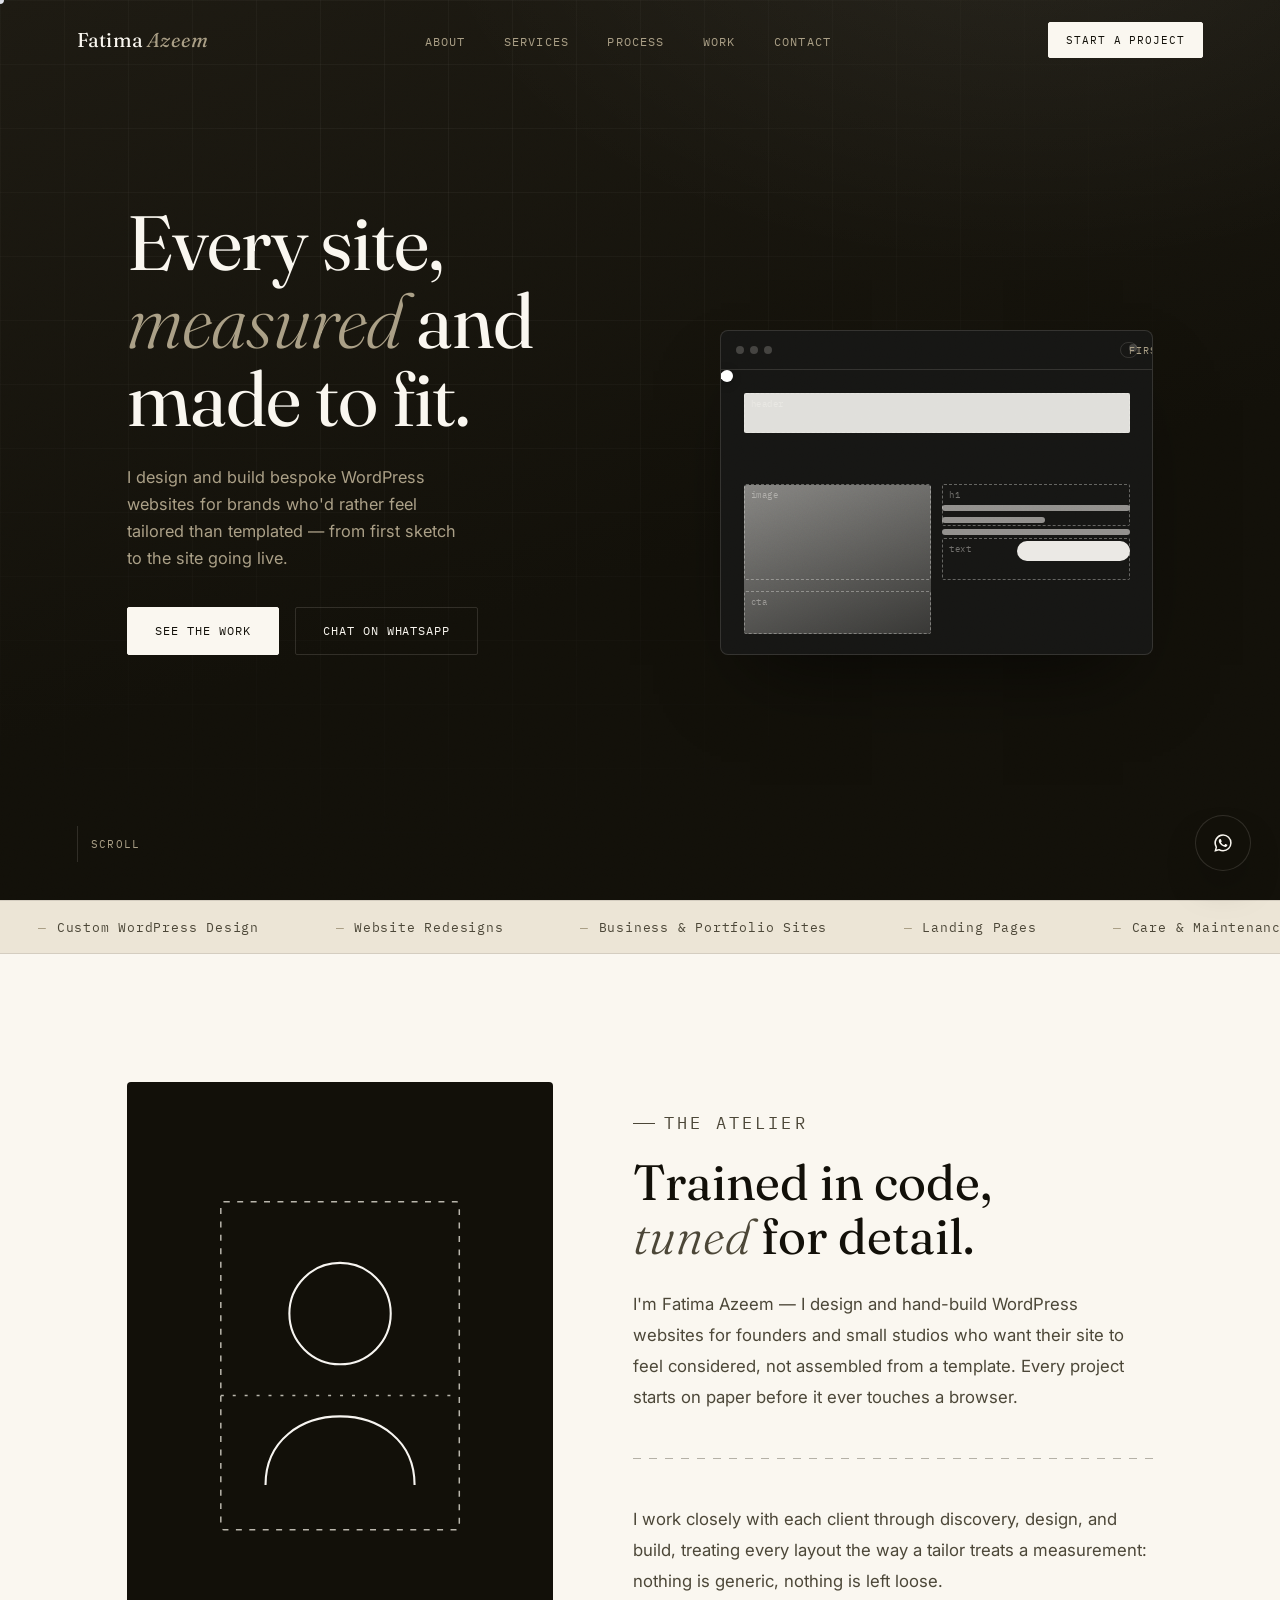
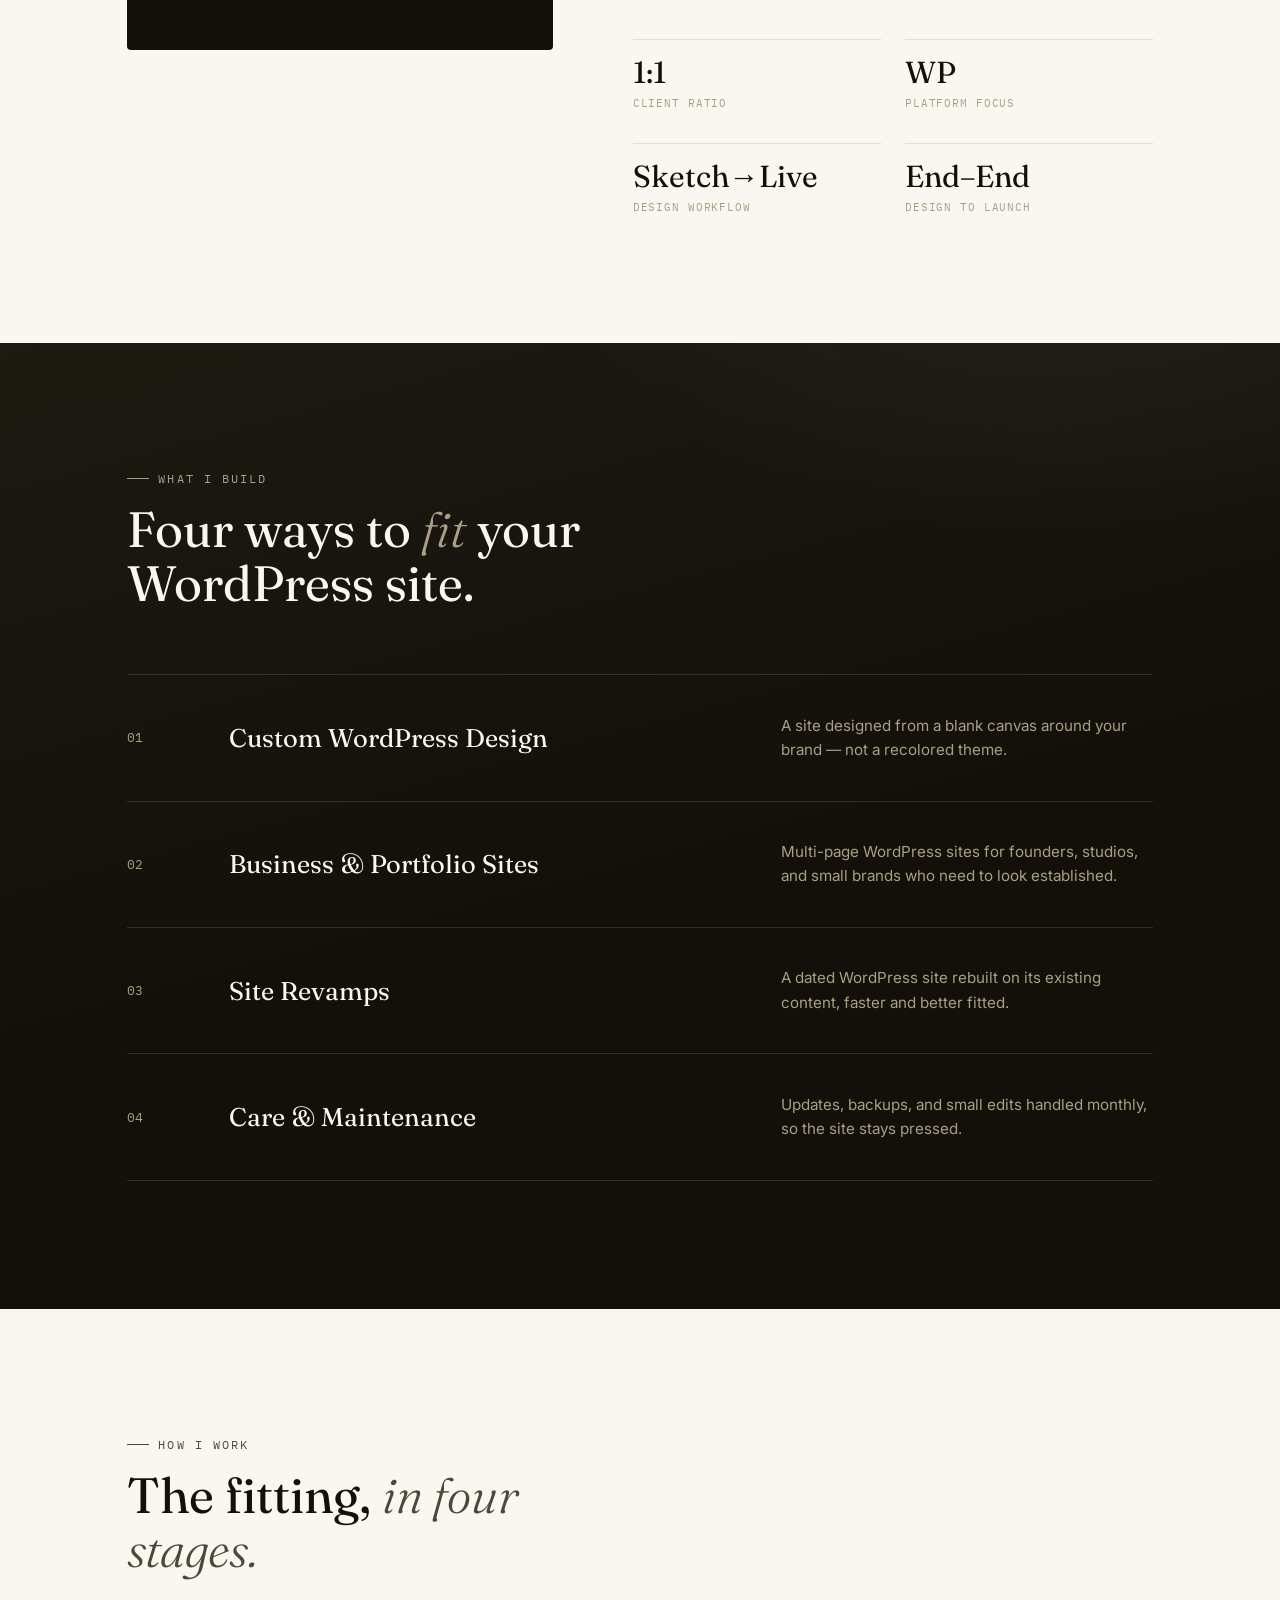
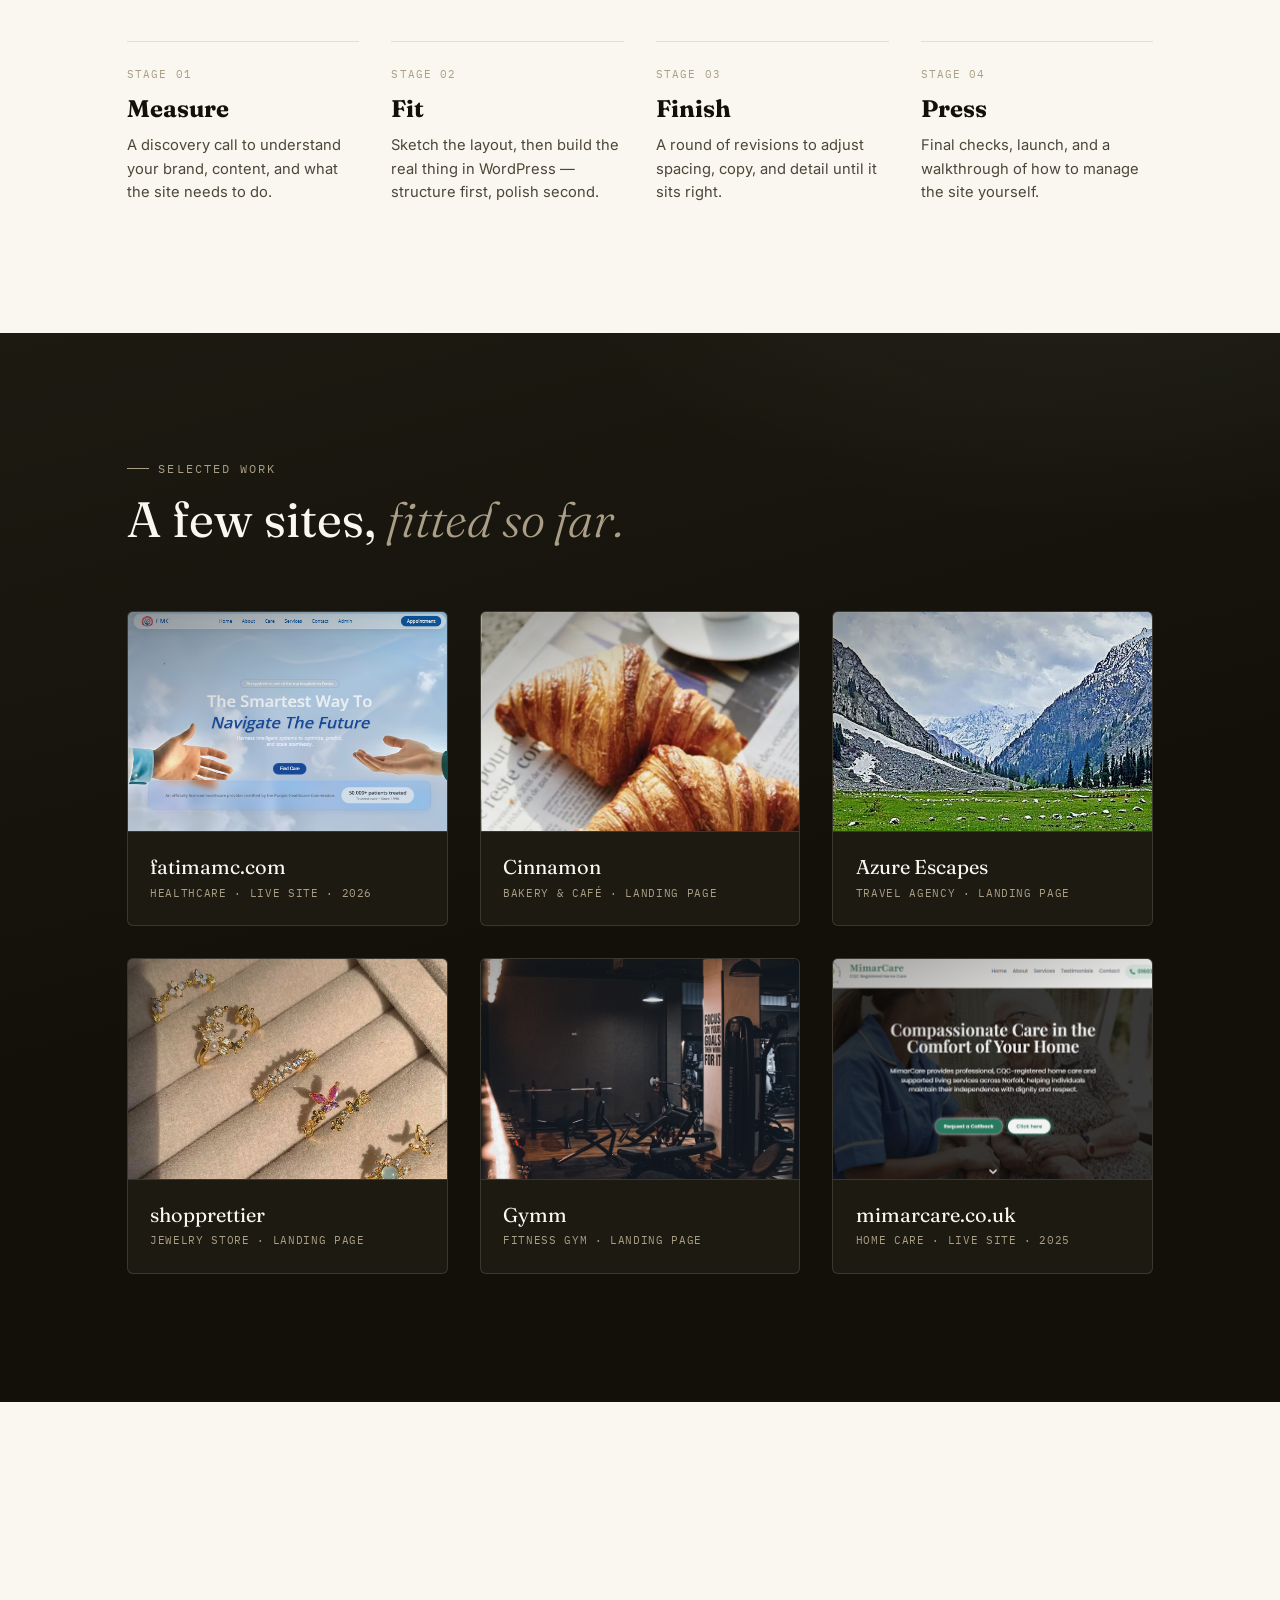
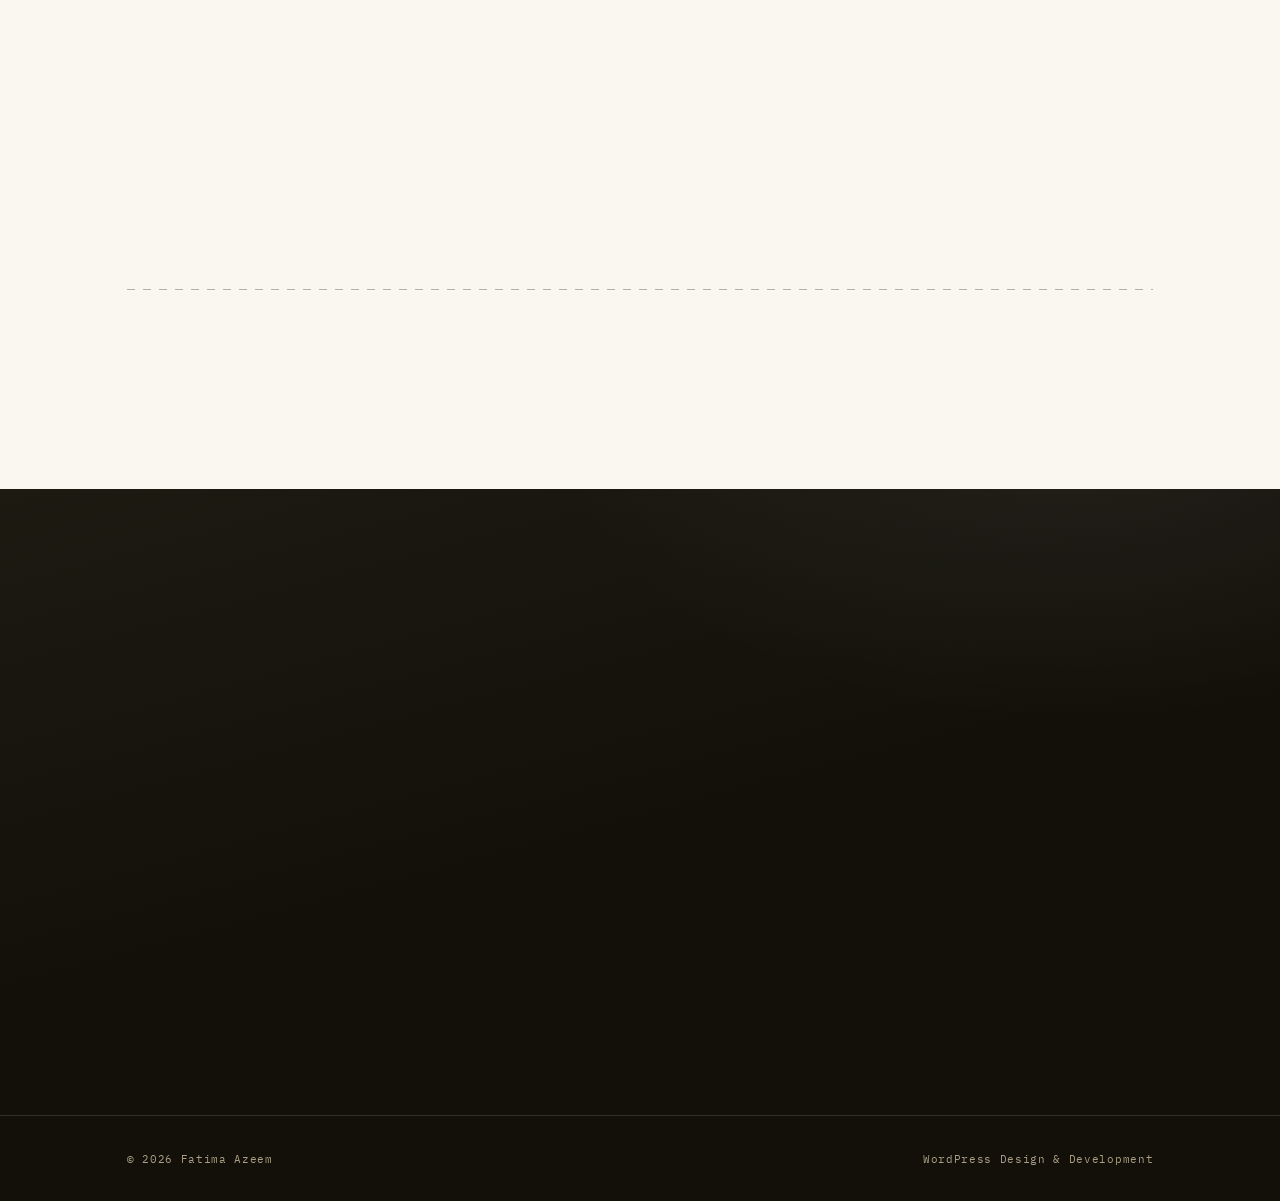
==== commit 5c34779d: "Update index.html" ====
--- a/index.html
+++ b/index.html
@@ -801,7 +801,7 @@
           </div>
         </a>
         <a class="work-card" href="azure-escapes.html" target="_blank" rel="noopener">
-          <div class="work-shot" style="background-image:linear-gradient(160deg, rgba(18,16,9,0.4), rgba(18,16,9,0.05) 45%), url('fairy-meadows.jpg'); background-size:cover; background-position:center;"></div>
+          <div class="work-shot" style="background-image:linear-gradient(160deg, rgba(18,16,9,0.4), rgba(18,16,9,0.05) 45%), url('swat-valley.jpg'); background-size:cover; background-position:center;"></div>
           <div class="work-info">
             <h3>Azure Escapes</h3>
             <p>Travel Agency · Landing Page</p>
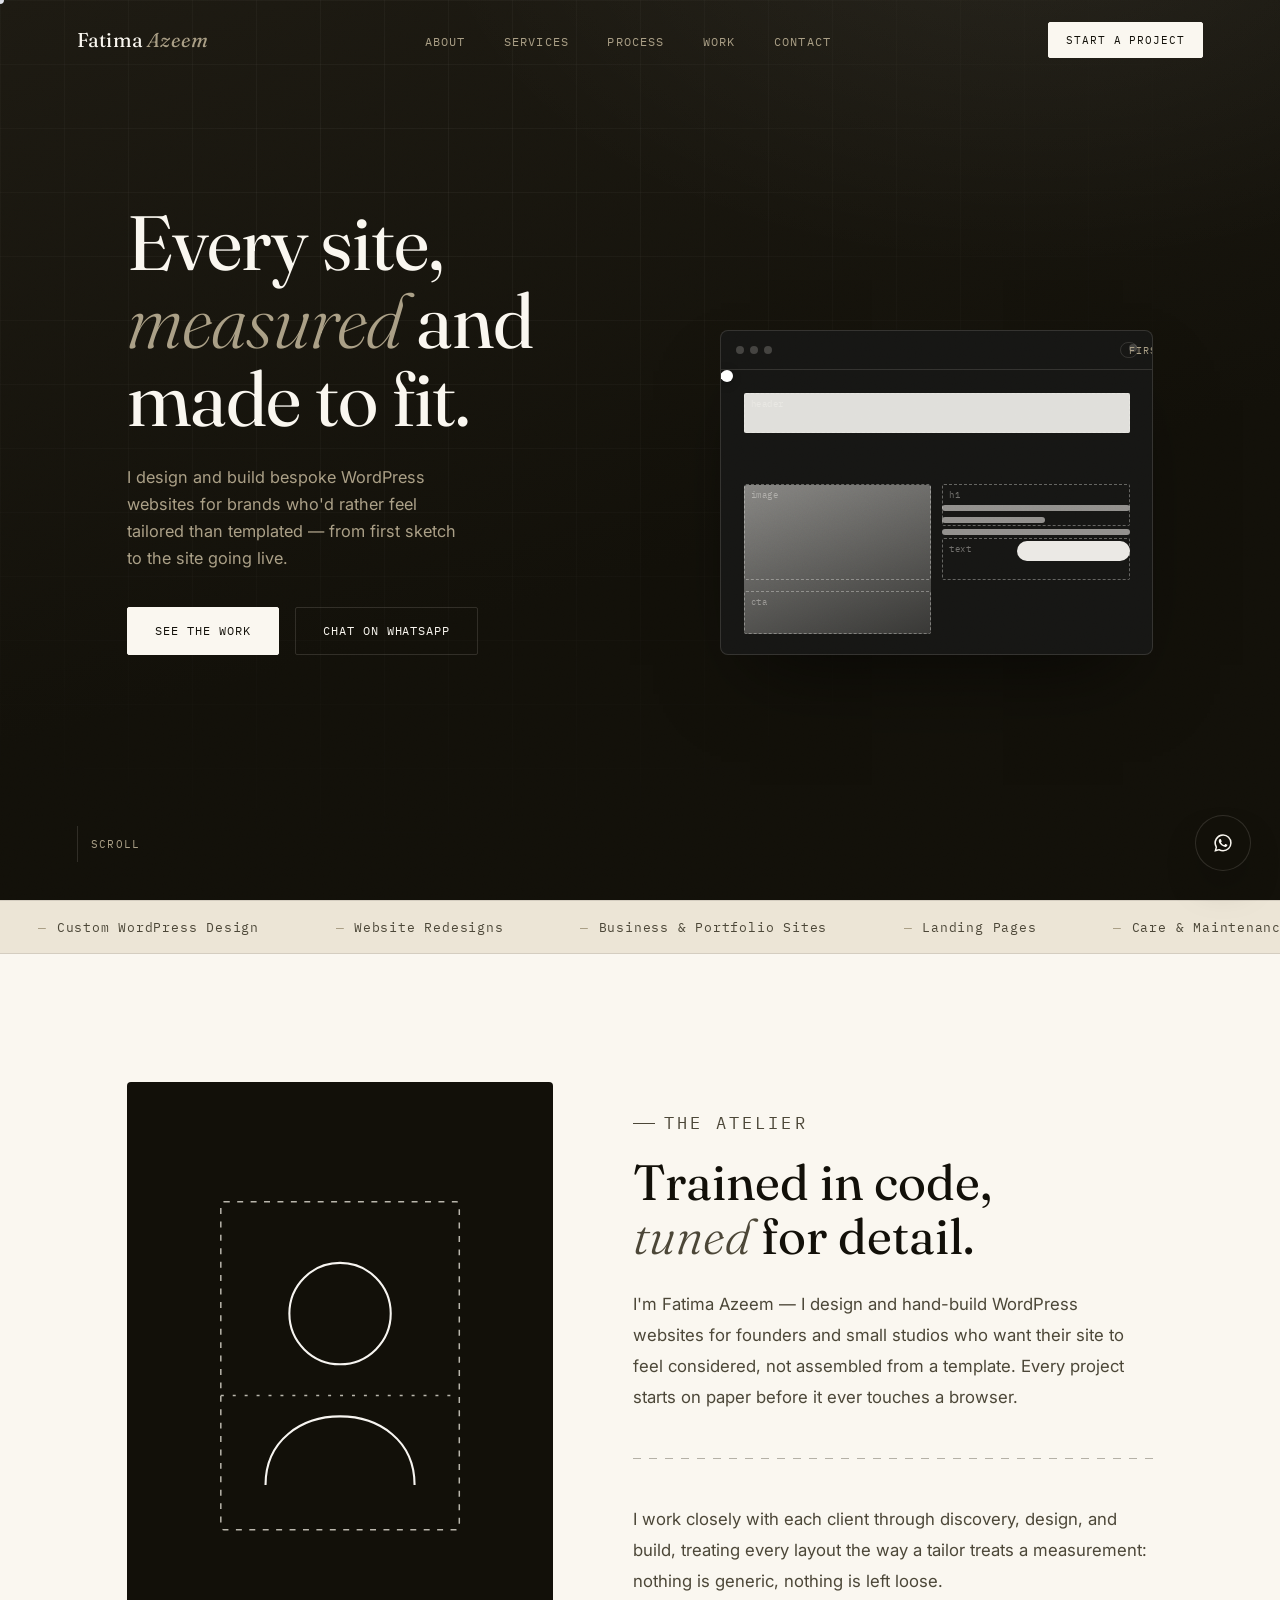
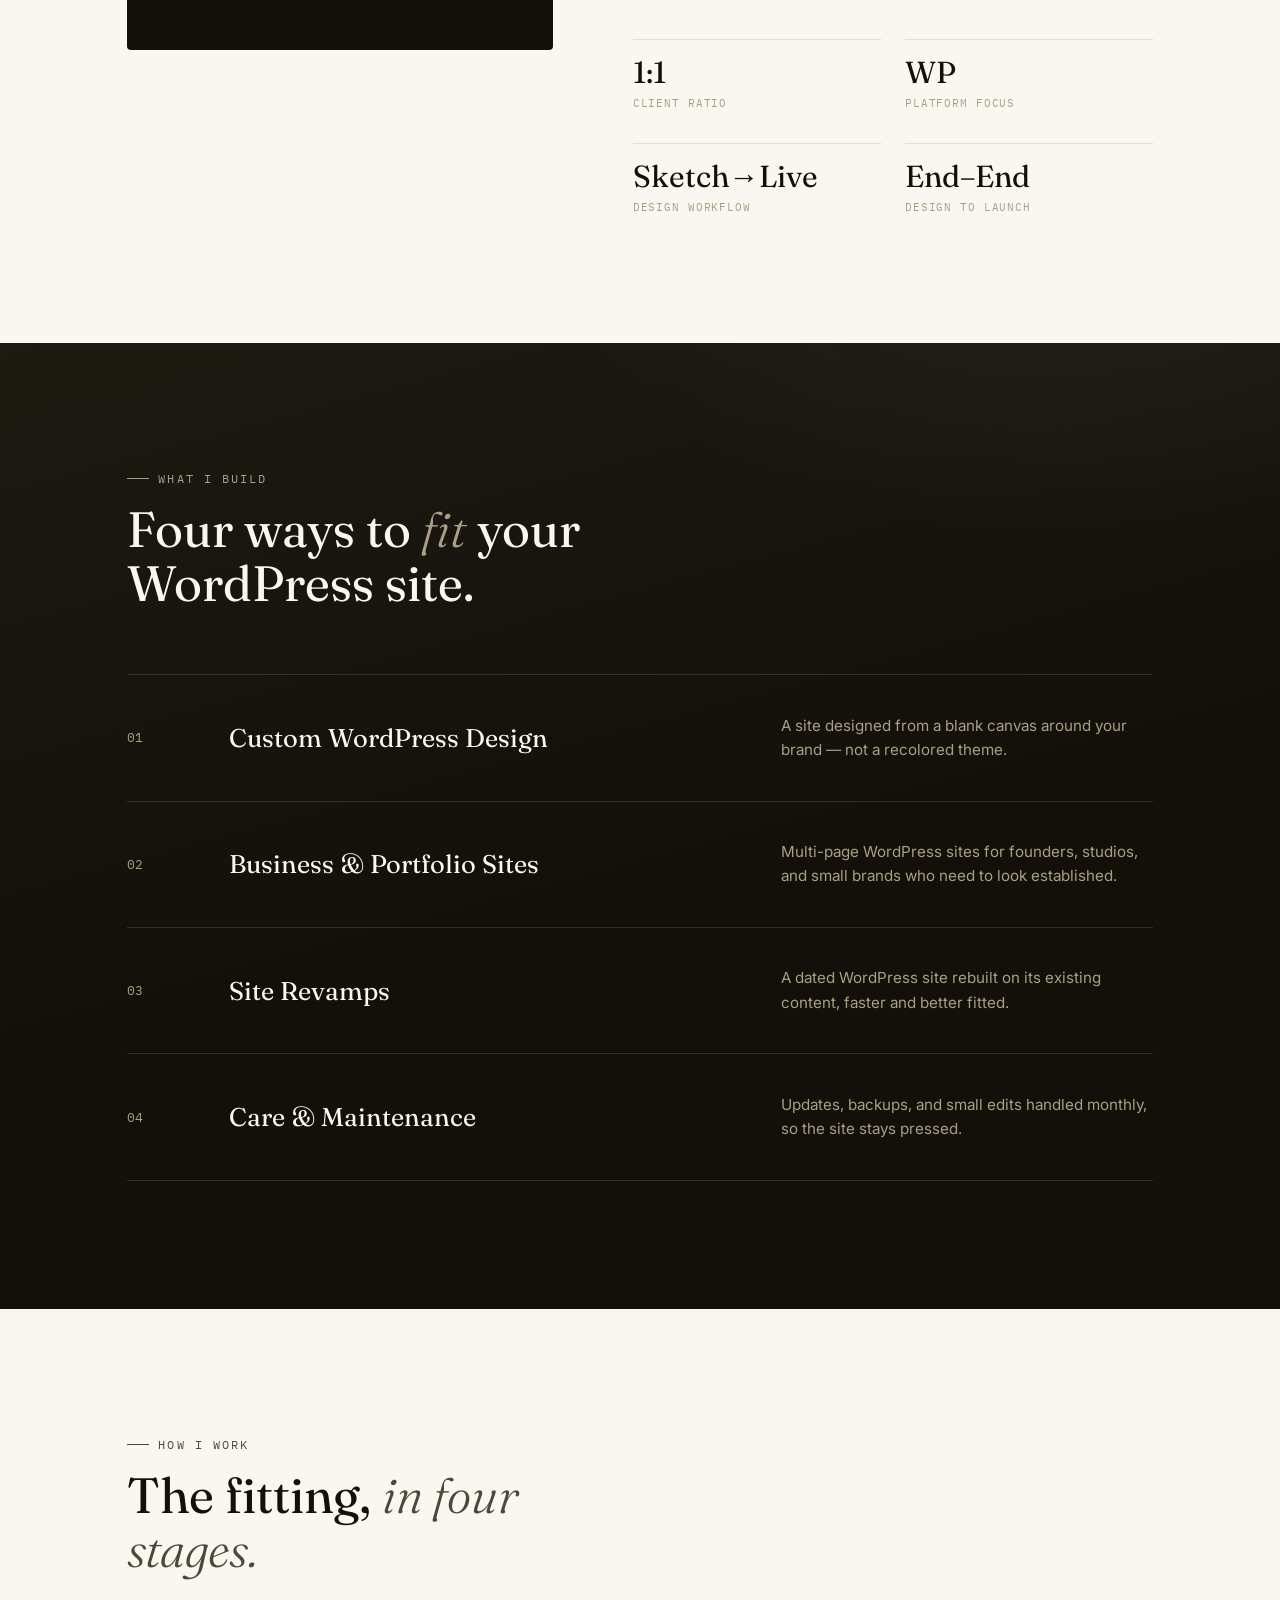
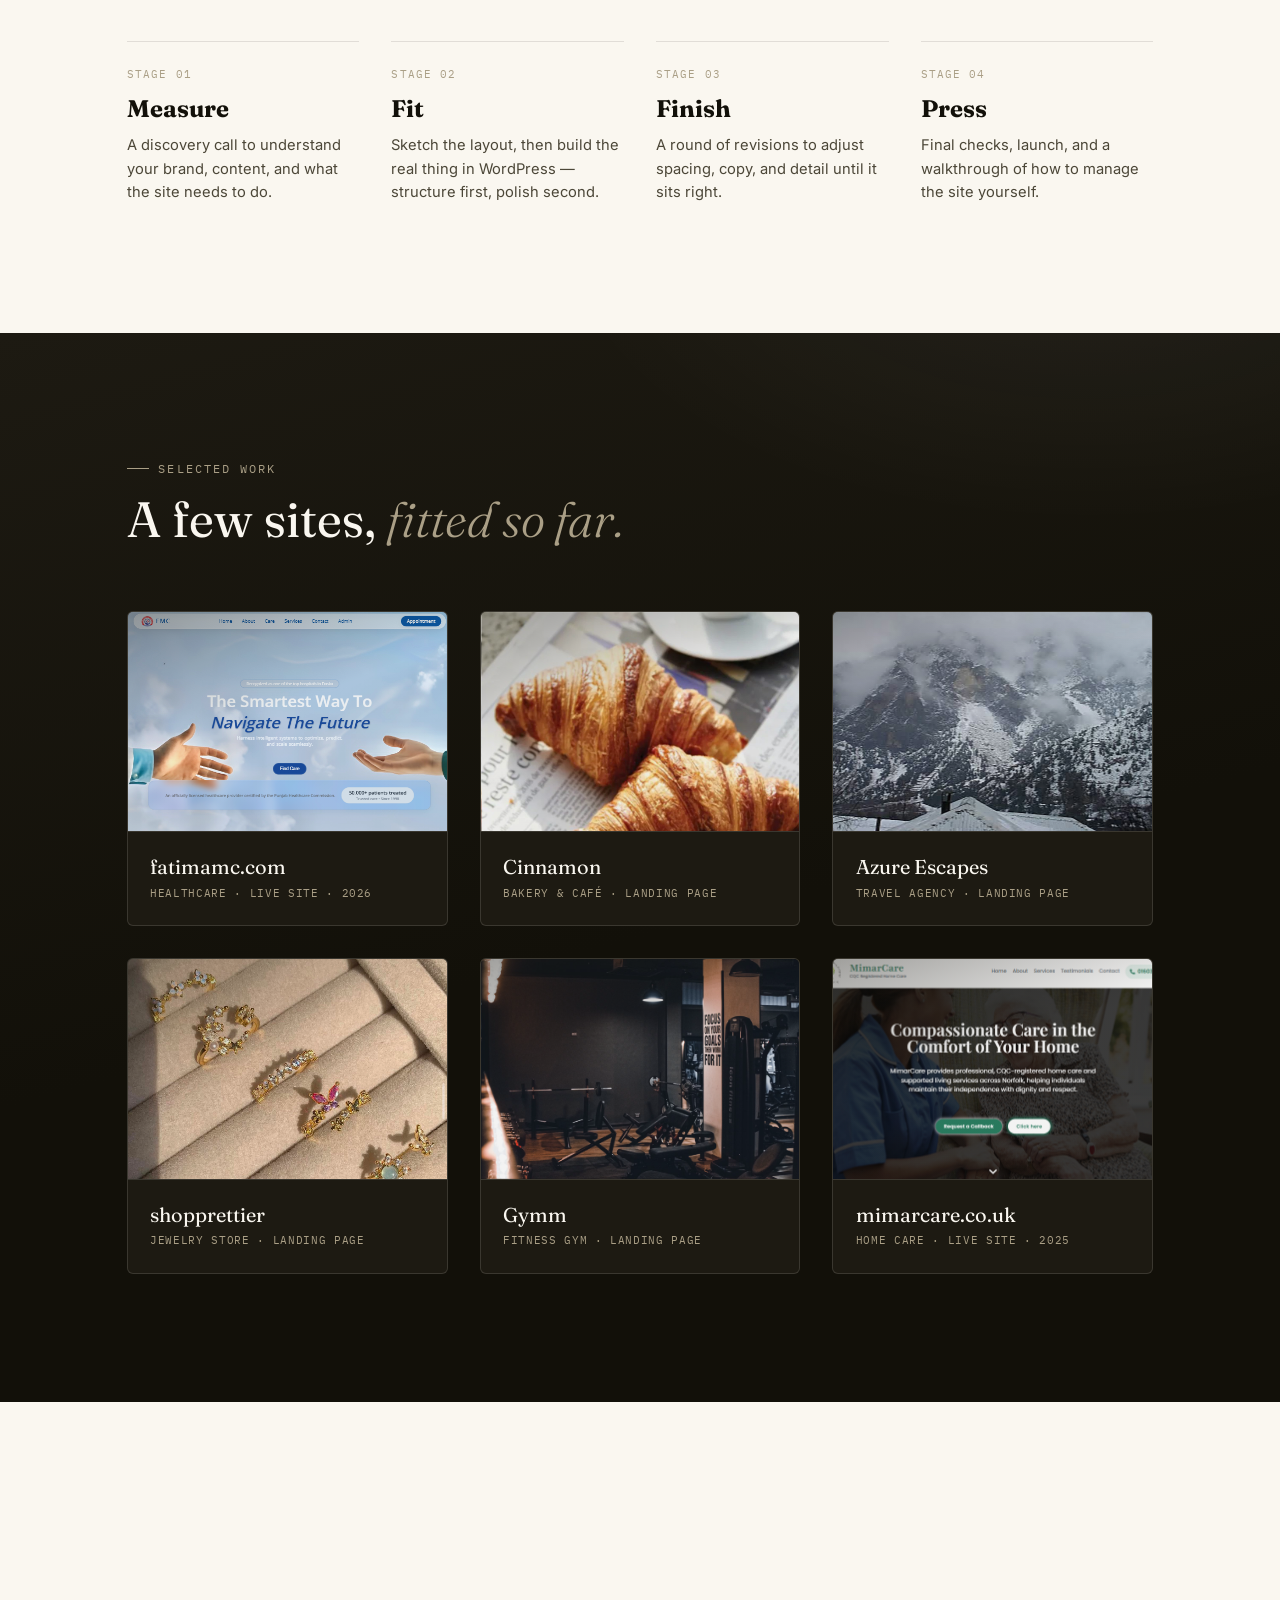
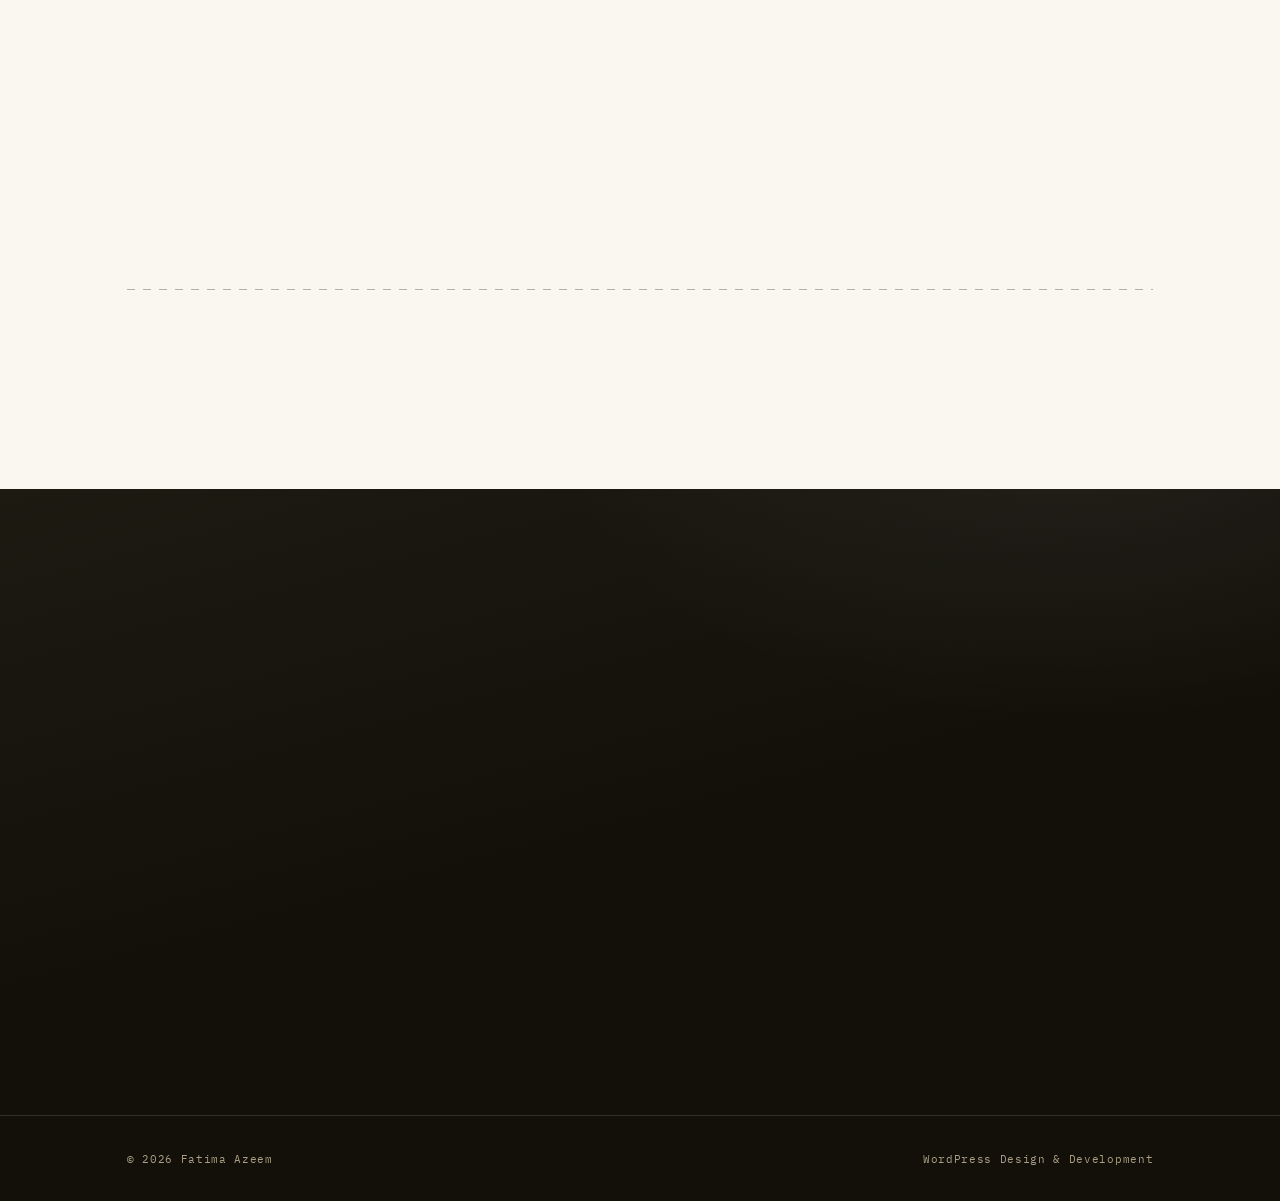
==== commit 971e9570: "Update index.html" ====
--- a/index.html
+++ b/index.html
@@ -801,7 +801,7 @@
           </div>
         </a>
         <a class="work-card" href="azure-escapes.html" target="_blank" rel="noopener">
-          <div class="work-shot" style="background-image:linear-gradient(160deg, rgba(18,16,9,0.4), rgba(18,16,9,0.05) 45%), url('swat-valley.jpg'); background-size:cover; background-position:center;"></div>
+          <div class="work-shot" style="background-image:linear-gradient(160deg, rgba(18,16,9,0.4), rgba(18,16,9,0.05) 45%), url('snow-village.jpg'); background-size:cover; background-position:center;"></div>
           <div class="work-info">
             <h3>Azure Escapes</h3>
             <p>Travel Agency · Landing Page</p>
